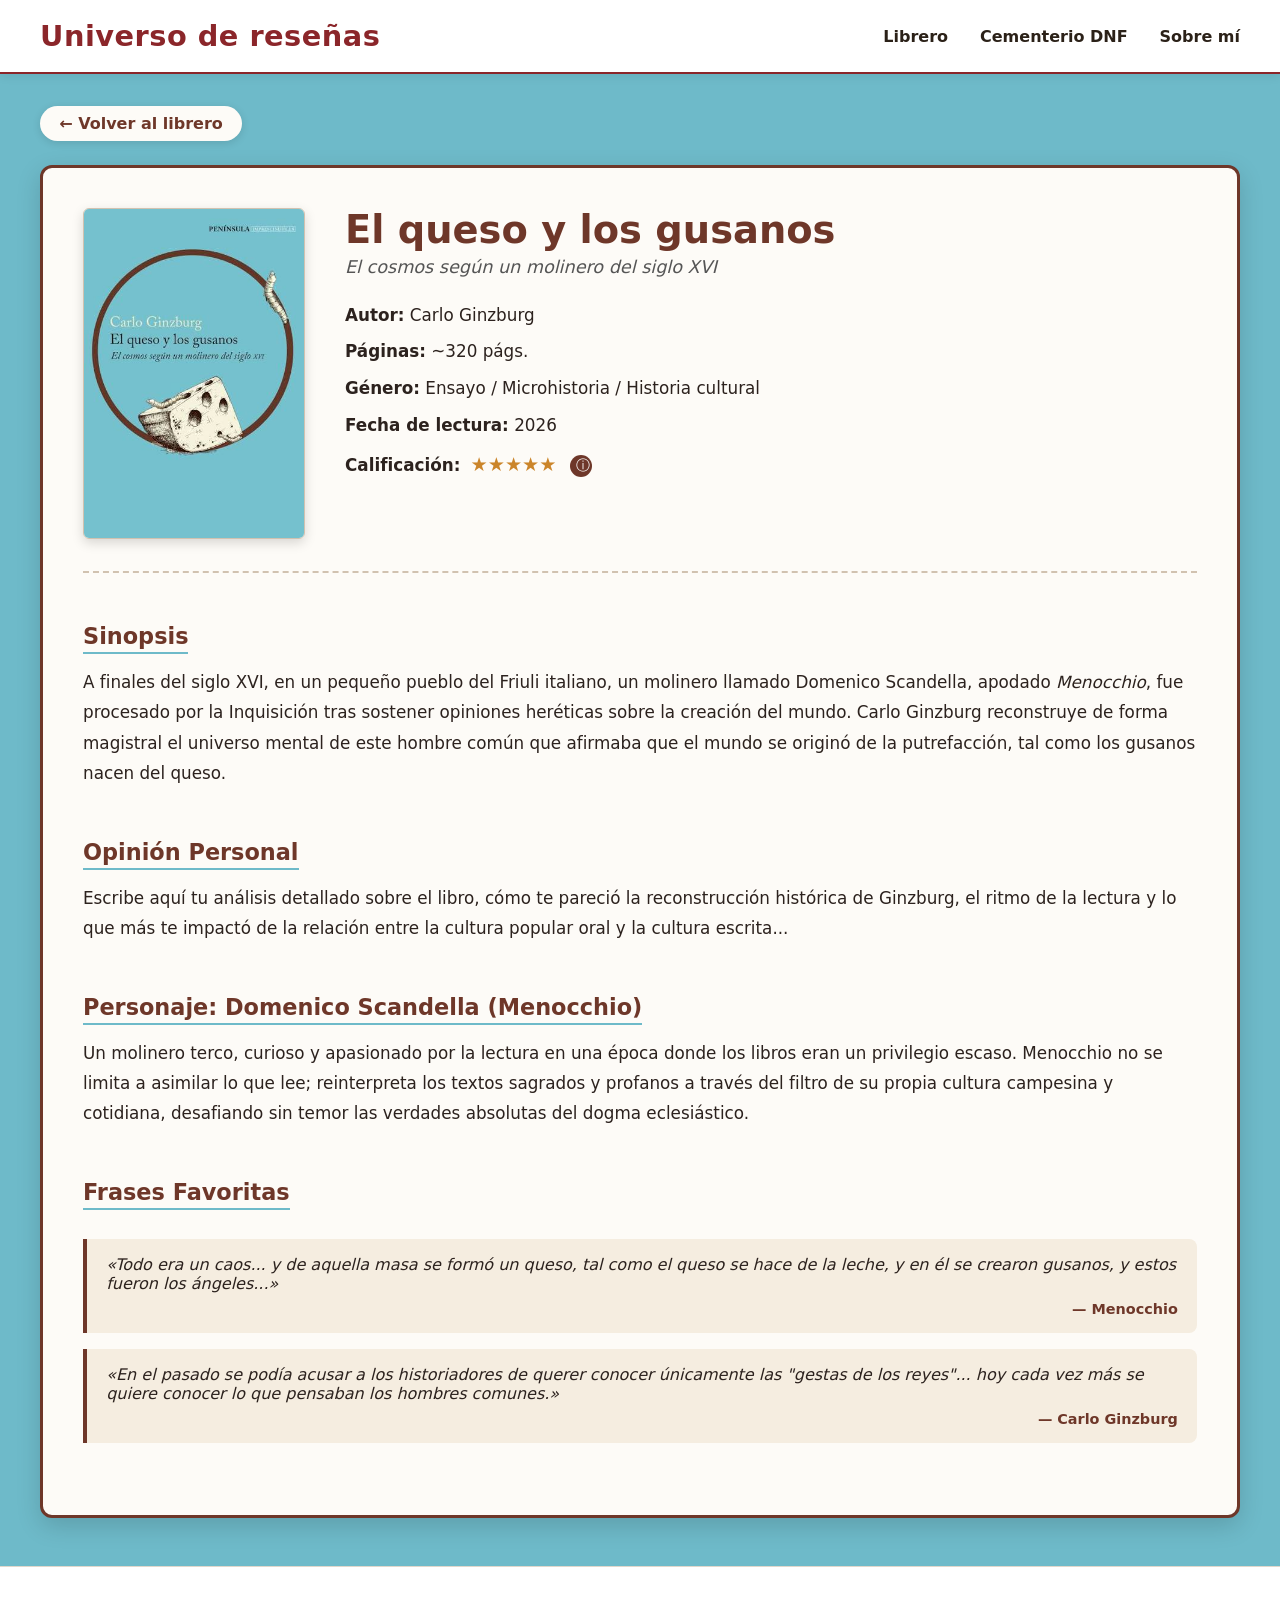
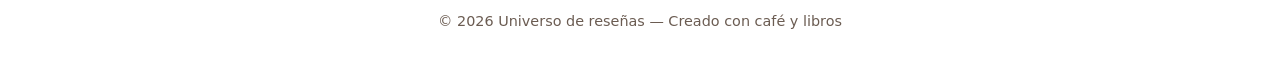
==== reseñas/el-queso-y-los-gusanos.html @ 070cfc71 "Paginas de reseña y primera reseña" ====
<!DOCTYPE html>
<html lang="es">
<head>
  <meta charset="UTF-8">
  <meta name="viewport" content="width=device-width, initial-scale=1.0">
  <title>Reseña: El queso y los gusanos - Universo de reseñas</title>
  
  <!-- Estilo general del sitio -->
  <link rel="stylesheet" href="../style.css">
  
  <!-- Estilo exclusivo de esta reseña -->
  <link rel="stylesheet" href="../estilos/style-el-queso.css">
</head>
<body>

  <!-- Header Fijo Nivel Superior -->
  <header>
    <a href="../index.html" class="logo">Universo de reseñas</a>
    <nav>
      <ul>
        <li><a href="../index.html#librero">Librero</a></li>
        <li><a href="../index.html#cementerio">Cementerio DNF</a></li>
        <li><a href="../index.html#sobre-mi">Sobre mí</a></li>
      </ul>
    </nav>
  </header>

  <main class="review-main-container">
    <a href="../index.html" class="back-link">← Volver al librero</a>

    <article class="review-card">
      
      <!-- Encabezado de la Reseña (Cambiado a <div> para evitar heredar position: fixed) -->
      <div class="review-header">
        <div class="cover-wrapper">
          <img src="../img/el-queso-y-los-gusanos.jpg" alt="Portada El queso y los gusanos" class="review-cover">
        </div>

        <div class="review-meta-data">
          <h1 class="book-title">El queso y los gusanos</h1>
          <p class="book-subtitle">El cosmos según un molinero del siglo XVI</p>
          
          <ul class="meta-list">
            <li><strong>Autor:</strong> Carlo Ginzburg</li>
            <li><strong>Páginas:</strong> ~320 págs.</li>
            <li><strong>Género:</strong> Ensayo / Microhistoria / Historia cultural</li>
            <li><strong>Fecha de lectura:</strong> 2026</li>
            <li class="rating-item">
              <strong>Calificación:</strong> 
              <span class="stars">★★★★★</span>
              <!-- Icono Pop-Up -->
              <button id="openRatingModal" class="info-btn" title="Ver escala de calificación">ⓘ</button>
            </li>
          </ul>
        </div>
      </div>

      <!-- Contenido de la Reseña -->
      <div class="review-content">
        
        <!-- Sinopsis -->
        <section class="review-section">
          <h2>Sinopsis</h2>
          <p>
            A finales del siglo XVI, en un pequeño pueblo del Friuli italiano, un molinero llamado Domenico Scandella, apodado <em>Menocchio</em>, fue procesado por la Inquisición tras sostener opiniones heréticas sobre la creación del mundo. Carlo Ginzburg reconstruye de forma magistral el universo mental de este hombre común que afirmaba que el mundo se originó de la putrefacción, tal como los gusanos nacen del queso.
          </p>
        </section>

        <!-- Opinión Personal -->
        <section class="review-section">
          <h2>Opinión Personal</h2>
          <p>
            Escribe aquí tu análisis detallado sobre el libro, cómo te pareció la reconstrucción histórica de Ginzburg, el ritmo de la lectura y lo que más te impactó de la relación entre la cultura popular oral y la cultura escrita...
          </p>
        </section>

        <!-- Personaje Principal -->
        <section class="review-section character-section">
          <h2>Personaje: Domenico Scandella (Menocchio)</h2>
          <p>
            Un molinero terco, curioso y apasionado por la lectura en una época donde los libros eran un privilegio escaso. Menocchio no se limita a asimilar lo que lee; reinterpreta los textos sagrados y profanos a través del filtro de su propia cultura campesina y cotidiana, desafiando sin temor las verdades absolutas del dogma eclesiástico.
          </p>
        </section>

        <!-- Frases Favoritas -->
        <section class="review-section quotes-section">
          <h2>Frases Favoritas</h2>
          <blockquote class="quote-box">
            «Todo era un caos... y de aquella masa se formó un queso, tal como el queso se hace de la leche, y en él se crearon gusanos, y estos fueron los ángeles...»
            <cite>— Menocchio</cite>
          </blockquote>

          <blockquote class="quote-box">
            «En el pasado se podía acusar a los historiadores de querer conocer únicamente las "gestas de los reyes"... hoy cada vez más se quiere conocer lo que pensaban los hombres comunes.»
            <cite>— Carlo Ginzburg</cite>
          </blockquote>
        </section>

      </div>
    </article>
  </main>

  <!-- Modal / Pop-Up de Calificación -->
  <div id="ratingModal" class="modal-overlay">
    <div class="modal-content">
      <span id="closeRatingModal" class="modal-close">&times;</span>
      <h3>Escala de Calificación 📖</h3>
      <ul class="rating-scale">
        <li><strong>★☆☆☆☆ (1/5):</strong> Malo / No lo recomiendo / DNF.</li>
        <li><strong>★★☆☆☆ (2/5):</strong> Regular, tenía potencial pero falló en la ejecución.</li>
        <li><strong>★★★☆☆ (3/5):</strong> Bueno, una lectura entretenida que cumple.</li>
        <li><strong>★★★★☆ (4/5):</strong> Muy bueno, lectura memorable y recomendable.</li>
        <li><strong>★★★★★ (5/5):</strong> Increíble / Obra maestra / Favorito personal.</li>
      </ul>
    </div>
  </div>

  <footer>
    <p>© 2026 Universo de reseñas — Creado con café y libros</p>
  </footer>

  <!-- Script para el modal de calificación -->
  <script>
    const modal = document.getElementById('ratingModal');
    const openBtn = document.getElementById('openRatingModal');
    const closeBtn = document.getElementById('closeRatingModal');

    openBtn.onclick = () => modal.style.display = 'flex';
    closeBtn.onclick = () => modal.style.display = 'none';
    window.onclick = (e) => { if (e.target === modal) modal.style.display = 'none'; };
  </script>
</body>
</html>
---- style.css ----
:root {
  --bg-cream: #fbf8f3;
  --card-bg: #ffffff;
  --accent-red: #8b262a;
  
  /* Paleta de madera clara, cálida y acogedora */
  --wood-dark: #6e4730;     /* Fondo interno de la repisa */
  --wood-medium: #8c5a3c;   /* Cuerpo de la repisa de madera */
  --wood-light: #a8724d;    /* Borde superior y brillo de la madera */
  
  --text-main: #2b2118;
  --text-muted: #6b5c52;
  --border-color: #e0d7cb;
}

html {
  scroll-behavior: smooth;
}

body {
  font-family: 'Georgia', serif;
  background-color: var(--bg-cream);
  color: var(--text-main);
  margin: 0;
  padding: 0;
}

/* Header Fijo / Sticky */
header {
  background: var(--card-bg);
  border-bottom: 2px solid var(--accent-red);
  padding: 1.2rem 2.5rem;
  display: flex;
  justify-content: space-between;
  align-items: center;
  position: sticky;
  top: 0;
  z-index: 1000;
  box-shadow: 0 2px 10px rgba(0, 0, 0, 0.08);
}

.logo {
  font-size: 1.8rem;
  font-weight: bold;
  color: var(--accent-red);
  text-decoration: none;
  letter-spacing: 0.5px;
}

nav ul {
  list-style: none;
  display: flex;
  gap: 2rem;
  margin: 0;
  padding: 0;
}

nav a {
  text-decoration: none;
  color: var(--text-main);
  font-weight: bold;
  font-size: 1rem;
  transition: color 0.2s ease;
}

nav a:hover {
  color: var(--accent-red);
}

/* Buscador Principal Ampliado */
.search-container {
  max-width: 800px;
  margin: 1.5rem auto 1rem auto;
  padding: 0 1rem;
}

.search-input {
  width: 100%;
  padding: 0.8rem 1.2rem;
  border: 2px solid var(--accent-red);
  border-radius: 25px;
  background: var(--card-bg);
  font-family: inherit;
  font-size: 1rem;
  outline: none;
  box-sizing: border-box;
}

/* Contenedor Principal Ampliado */
main {
  max-width: 1400px;
  width: 95%;
  margin: 0 auto;
  padding: 0 1rem 4rem 1rem;
}

.section-title {
  color: var(--accent-red);
  border-bottom: 2px dashed var(--wood-medium);
  padding-bottom: 0.4rem;
  margin-top: 1.5rem;
}

/* Estructura del Librero */
.bookcase {
  background: var(--wood-dark);
  padding: 2.5rem 2rem 0 2rem;
  border-radius: 8px 8px 0 0;
  box-shadow: inset 0 10px 20px rgba(0, 0, 0, 0.35);
  border: 4px solid var(--wood-dark);
}

.shelf {
  display: flex;
  flex-wrap: nowrap;
  gap: 1.2rem;
  align-items: flex-end;
  justify-content: space-evenly;
  min-height: 220px;
  overflow-x: auto;
  padding-bottom: 2px;
}

/* Repisa de Madera */
.shelf-wood {
  height: 22px;
  background: linear-gradient(to bottom, var(--wood-light), var(--wood-medium));
  margin: 0 -2rem;
  border-top: 3px solid #b87f56;
  border-bottom: 4px solid #4a2e1e;
  box-shadow: 0 8px 12px rgba(0,0,0,0.3);
}

/* Tarjetas e Imágenes de Libros */
.book-item {
  text-decoration: none;
  transition: transform 0.2s ease, box-shadow 0.2s ease;
  margin-bottom: 0;
  flex-shrink: 0;
}

.book-item:hover {
  transform: translateY(-8px) scale(1.03);
}

.book-cover {
  width: 130px;
  height: 195px;
  border-radius: 2px 5px 5px 2px;
  box-shadow: -4px 0 6px rgba(0,0,0,0.25), 4px 4px 10px rgba(0,0,0,0.4);
  overflow: hidden;
  position: relative;
  background: #4a3425;
}

/* Efecto de pliegue / lomo de libro real */
.book-cover::before {
  content: "";
  position: absolute;
  top: 0;
  left: 0;
  width: 7px;
  height: 100%;
  background: rgba(255, 255, 255, 0.2);
  border-right: 1px solid rgba(0, 0, 0, 0.3);
  z-index: 2;
}

.cover-img {
  width: 100%;
  height: 100%;
  object-fit: cover;
  display: block;
}

/* Cementerio DNF (Tono nocturno/deslucido) */
.dnf-case { 
  background: #362c26; 
}

.dnf-wood { 
  background: linear-gradient(to bottom, #594436, #3b2b20); 
}

/* Sección Sobre Mí */
.about-section {
  margin-top: 2.5rem;
}

.about-container {
  display: grid;
  grid-template-columns: 2fr 1fr;
  gap: 2rem;
  background: var(--card-bg);
  padding: 1.8rem 2rem;
  border-radius: 8px;
  border: 1px solid var(--border-color);
  box-shadow: 0 4px 12px rgba(0, 0, 0, 0.04);
}

.about-text p {
  margin-top: 0;
  line-height: 1.7;
  color: var(--text-main);
}

.now-reading-card {
  background: #fbf9f5;
  padding: 1.2rem;
  border-radius: 6px;
  border-left: 4px solid var(--accent-red);
  text-align: center;
  display: flex;
  flex-direction: column;
  justify-content: center;
}

.now-reading-card h3 {
  margin-top: 0;
  font-size: 1.05rem;
  color: var(--accent-red);
}

.book-now {
  margin: 0.5rem 0 0.2rem 0;
  font-size: 1.1rem;
}

.author-now {
  margin: 0;
  color: var(--text-muted);
  font-style: italic;
  font-size: 0.95rem;
}

/* Footer */
footer {
  text-align: center;
  padding: 2rem 1rem;
  background: var(--card-bg);
  border-top: 1px solid var(--border-color);
  color: var(--text-muted);
  font-size: 0.9rem;
  margin-top: 2rem;
}

/* Botón Flotante Volver Arriba */
.back-to-top {
  position: fixed;
  bottom: 2rem;
  right: 2rem;
  background: var(--accent-red);
  color: white;
  width: 45px;
  height: 45px;
  border-radius: 50%;
  display: flex;
  align-items: center;
  justify-content: center;
  text-decoration: none;
  font-size: 1.3rem;
  box-shadow: 0 4px 10px rgba(0, 0, 0, 0.25);
  transition: transform 0.2s ease, background-color 0.2s ease;
  z-index: 999;
}

.back-to-top:hover {
  transform: translateY(-3px);
  background: var(--wood-dark);
}

/* Responsive */
@media (max-width: 768px) {
  header {
    flex-direction: column;
    gap: 1rem;
    padding: 1rem;
  }

  .about-container {
    grid-template-columns: 1fr;
  }
}
---- estilos/style-el-queso.css ----
/* ==========================================================================
   ESTILO PARA LA RESEÑA: EL QUESO Y LOS GUSANOS
   Paleta inspirada en la edición de Península:
   - Fondo turquesa/teal pastel: #6ebac9
   - Círculo y acentos marrón castaño: #6e3729
   - Cajas y fondo de tarjeta crema suave: #fdfbf7 / #f5ede0
   ========================================================================== */

body {
  background-color: #6ebac9;
  color: #2c221e;
  font-family: system-ui, -apple-system, BlinkMacSystemFont, 'Segoe UI', Roboto, Oxygen, Ubuntu, Cantarell, sans-serif;
  margin: 0;
  padding: 0;
}

/* Contenedor principal: Ampliado a los lados y equilibrado arriba */
.review-main-container {
  max-width: 1200px; /* Ancho ampliado para reducir espacio azul lateral */
  width: 95%;        /* Ocupa casi todo el ancho disponible */
  margin: 2rem auto 3rem auto; /* Distancia superior e inferior equilibrada */
  padding: 0;
  position: relative;
}

/* Enlace Volver al Librero */
.back-link {
  display: inline-block;
  color: #6e3729;
  background: #fdfbf7;
  padding: 0.5rem 1.2rem;
  border-radius: 20px;
  font-weight: bold;
  text-decoration: none;
  margin-bottom: 1.5rem;
  box-shadow: 0 2px 8px rgba(0,0,0,0.12);
  transition: transform 0.2s ease, background-color 0.2s ease;
}

.back-link:hover {
  transform: translateX(-4px);
  background: #f5ede0;
}

/* Tarjeta Principal de la Reseña */
.review-card {
  background: #fdfbf7;
  border-radius: 12px;
  padding: 2.5rem;
  box-shadow: 0 8px 24px rgba(0, 0, 0, 0.15);
  border: 3px solid #6e3729;
  box-sizing: border-box;
  width: 100%;
  position: relative;
}

/* Encabezado de la tarjeta: Portada + Metadatos */
.review-header {
  display: flex;
  gap: 2.5rem;
  align-items: flex-start;
  border-bottom: 2px dashed #d1c2b0;
  padding-bottom: 2rem;
  width: 100%;
  box-sizing: border-box;
}

.cover-wrapper {
  flex-shrink: 0;
  position: relative;
}

/* Portada alineada con sombra limpia */
.review-cover {
  width: 220px;
  border-radius: 6px;
  box-shadow: 0 4px 12px rgba(0, 0, 0, 0.15);
  border: 1px solid #d1c2b0;
  display: block;
}

.review-meta-data {
  flex: 1;
  min-width: 260px;
}

.book-title {
  color: #6e3729;
  font-size: 2.4rem;
  margin: 0 0 0.3rem 0;
  line-height: 1.15;
}

.book-subtitle {
  color: #555;
  font-style: italic;
  font-size: 1.1rem;
  margin: 0 0 1.2rem 0;
}

.meta-list {
  list-style: none;
  padding: 0;
  margin: 0;
  line-height: 2.2;
  font-size: 1.05rem;
}

.stars {
  color: #cb852a;
  font-size: 1.2rem;
  margin-left: 0.3rem;
}

/* Botón e icono del Pop-up (ⓘ) */
.info-btn {
  background: #6e3729;
  color: #ffffff;
  border: none;
  border-radius: 50%;
  width: 22px;
  height: 22px;
  font-size: 0.85rem;
  cursor: pointer;
  margin-left: 8px;
  vertical-align: middle;
  transition: transform 0.2s ease, background-color 0.2s ease;
}

.info-btn:hover {
  transform: scale(1.15);
  background: #52271c;
}

/* Secciones de Contenido */
.review-content {
  margin-top: 2rem;
}

.review-section {
  margin-bottom: 2rem;
}

.review-section h2 {
  color: #6e3729;
  font-size: 1.4rem;
  border-bottom: 2px solid #6ebac9;
  display: inline-block;
  padding-bottom: 0.2rem;
  margin-bottom: 0.8rem;
}

.review-section p {
  line-height: 1.8;
  font-size: 1.05rem;
  margin: 0;
}

/* Cajas para las Frases / Citas */
.quote-box {
  background: #f5ede0;
  border-left: 4px solid #6e3729;
  margin: 1rem 0;
  padding: 1rem 1.2rem;
  font-style: italic;
  border-radius: 0 8px 8px 0;
}

.quote-box cite {
  display: block;
  text-align: right;
  font-style: normal;
  font-weight: bold;
  font-size: 0.9rem;
  color: #6e3729;
  margin-top: 0.5rem;
}

/* Modal / Pop-Up de Calificación */
.modal-overlay {
  display: none;
  position: fixed;
  top: 0;
  left: 0;
  width: 100%;
  height: 100%;
  background: rgba(0, 0, 0, 0.55);
  justify-content: center;
  align-items: center;
  z-index: 3000;
}

.modal-content {
  background: #fdfbf7;
  padding: 2rem;
  border-radius: 10px;
  max-width: 450px;
  width: 90%;
  position: relative;
  border: 2px solid #6e3729;
  box-shadow: 0 10px 25px rgba(0,0,0,0.3);
}

.modal-close {
  position: absolute;
  top: 10px;
  right: 15px;
  font-size: 1.6rem;
  font-weight: bold;
  color: #6e3729;
  cursor: pointer;
}

.modal-content h3 {
  margin-top: 0;
  color: #6e3729;
  border-bottom: 1px dashed #d1c2b0;
  padding-bottom: 0.5rem;
}

.rating-scale {
  list-style: none;
  padding: 0;
  margin: 1rem 0 0 0;
  line-height: 1.8;
  font-size: 0.95rem;
}

/* Adaptación para pantallas pequeñas */
@media (max-width: 768px) {
  .review-main-container {
    width: 92%;
    margin-top: 1.5rem;
  }

  .review-card {
    padding: 1.5rem;
  }

  .review-header {
    flex-direction: column;
    align-items: center;
    text-align: center;
  }
  
  .review-meta-data {
    text-align: left;
    width: 100%;
  }
}
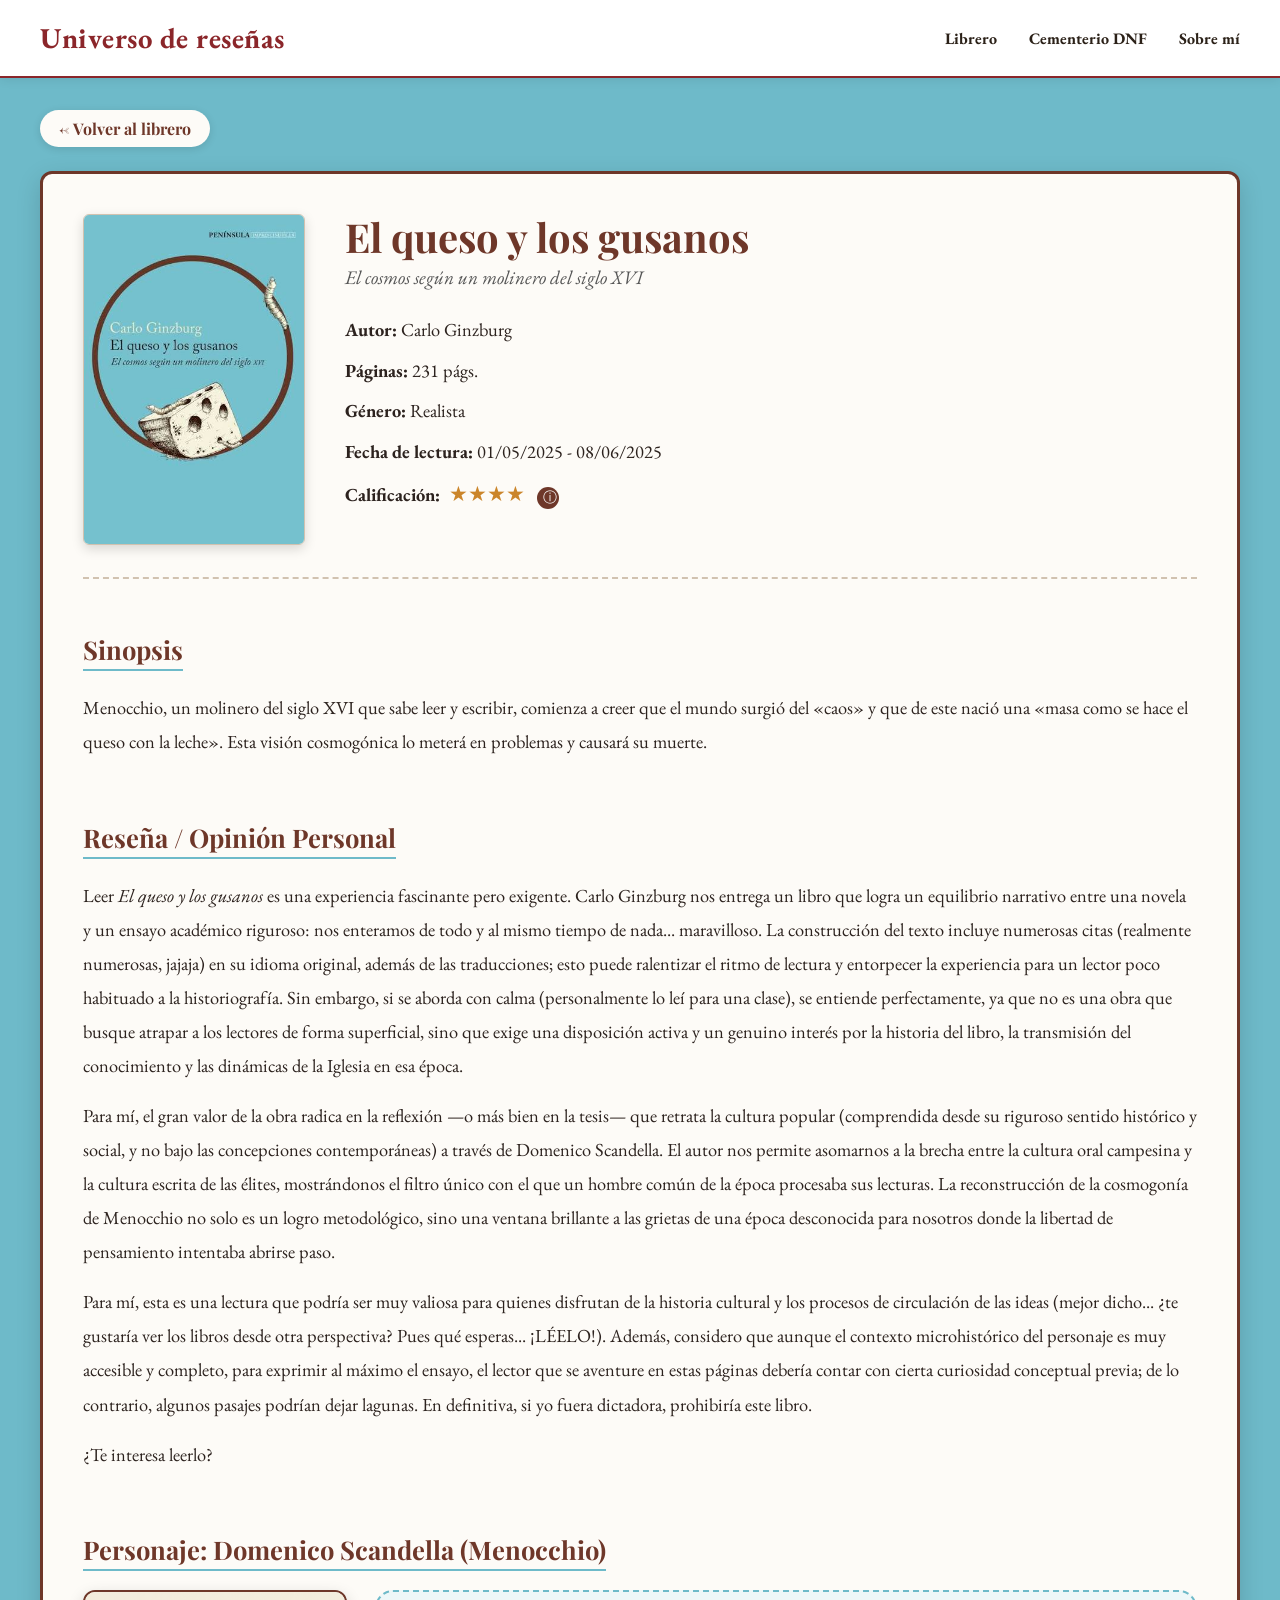
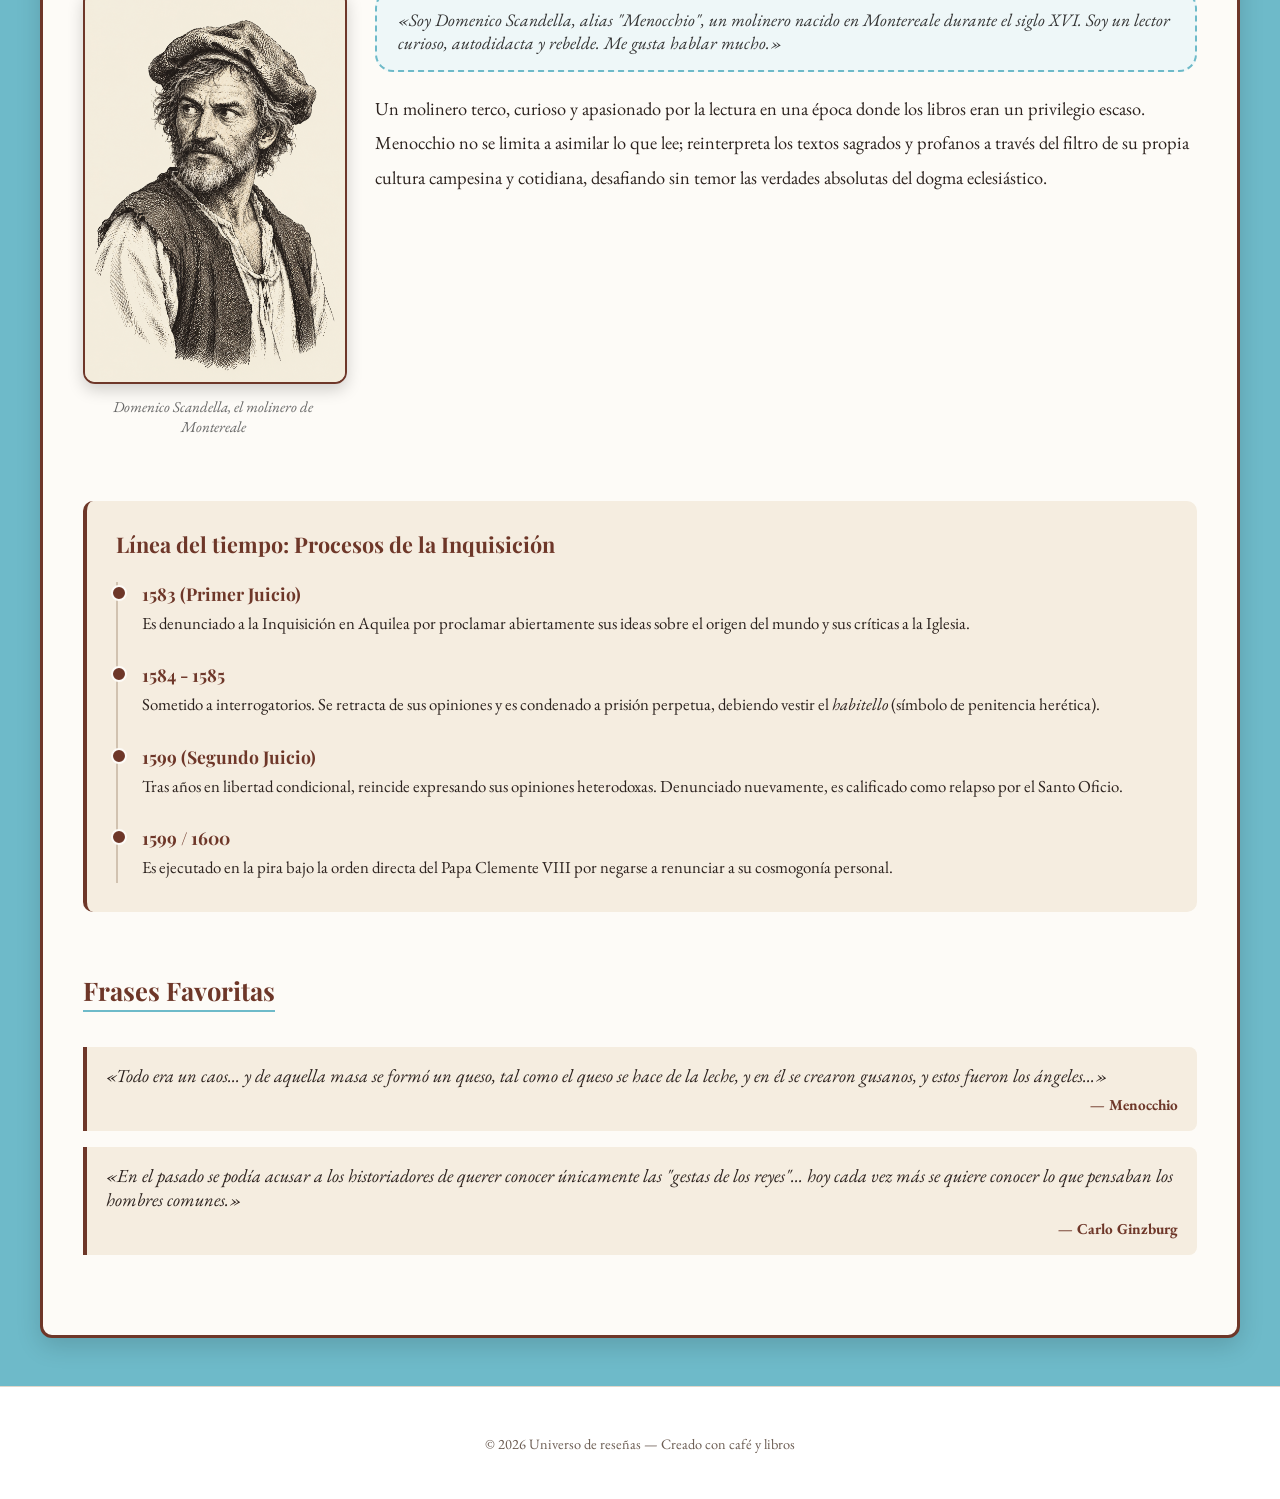
==== commit 9eaf9536: "Reseña el queso y los gusanos" ====
--- a/reseñas/el-queso-y-los-gusanos.html
+++ b/reseñas/el-queso-y-los-gusanos.html
@@ -5,15 +5,16 @@
   <meta name="viewport" content="width=device-width, initial-scale=1.0">
   <title>Reseña: El queso y los gusanos - Universo de reseñas</title>
   
-  <!-- Estilo general del sitio -->
+  <!-- Tipografías de edición clásica (Google Fonts) -->
+  <link rel="preconnect" href="https://fonts.googleapis.com">
+  <link rel="preconnect" href="https://fonts.gstatic.com" crossorigin>
+  <link href="https://fonts.googleapis.com/css2?family=EB+Garamond:ital,wght@0,400..700;1,400..700&family=Playfair+Display:ital,wght@0,600..800;1,600..800&display=swap" rel="stylesheet">
+
   <link rel="stylesheet" href="../style.css">
-  
-  <!-- Estilo exclusivo de esta reseña -->
   <link rel="stylesheet" href="../estilos/style-el-queso.css">
 </head>
 <body>
 
-  <!-- Header Fijo Nivel Superior -->
   <header>
     <a href="../index.html" class="logo">Universo de reseñas</a>
     <nav>
@@ -30,7 +31,6 @@
 
     <article class="review-card">
       
-      <!-- Encabezado de la Reseña (Cambiado a <div> para evitar heredar position: fixed) -->
       <div class="review-header">
         <div class="cover-wrapper">
           <img src="../img/el-queso-y-los-gusanos.jpg" alt="Portada El queso y los gusanos" class="review-cover">
@@ -42,47 +42,105 @@
           
           <ul class="meta-list">
             <li><strong>Autor:</strong> Carlo Ginzburg</li>
-            <li><strong>Páginas:</strong> ~320 págs.</li>
-            <li><strong>Género:</strong> Ensayo / Microhistoria / Historia cultural</li>
-            <li><strong>Fecha de lectura:</strong> 2026</li>
+            <li><strong>Páginas:</strong> 231 págs.</li>
+            <li><strong>Género:</strong> Realista</li>
+            <li><strong>Fecha de lectura:</strong> 01/05/2025 - 08/06/2025</li>
             <li class="rating-item">
               <strong>Calificación:</strong> 
-              <span class="stars">★★★★★</span>
-              <!-- Icono Pop-Up -->
+              <span class="stars">★★★★</span>
               <button id="openRatingModal" class="info-btn" title="Ver escala de calificación">ⓘ</button>
             </li>
           </ul>
         </div>
       </div>
 
-      <!-- Contenido de la Reseña -->
       <div class="review-content">
         
-        <!-- Sinopsis -->
         <section class="review-section">
           <h2>Sinopsis</h2>
           <p>
-            A finales del siglo XVI, en un pequeño pueblo del Friuli italiano, un molinero llamado Domenico Scandella, apodado <em>Menocchio</em>, fue procesado por la Inquisición tras sostener opiniones heréticas sobre la creación del mundo. Carlo Ginzburg reconstruye de forma magistral el universo mental de este hombre común que afirmaba que el mundo se originó de la putrefacción, tal como los gusanos nacen del queso.
+            Menocchio, un molinero del siglo XVI que sabe leer y escribir, comienza a creer que el mundo surgió del «caos» y que de este nació una «masa como se hace el queso con la leche». Esta visión cosmogónica lo meterá en problemas y causará su muerte.
           </p>
         </section>
 
-        <!-- Opinión Personal -->
         <section class="review-section">
-          <h2>Opinión Personal</h2>
+          <h2>Reseña / Opinión Personal</h2>
           <p>
-            Escribe aquí tu análisis detallado sobre el libro, cómo te pareció la reconstrucción histórica de Ginzburg, el ritmo de la lectura y lo que más te impactó de la relación entre la cultura popular oral y la cultura escrita...
+            Leer <em>El queso y los gusanos</em> es una experiencia fascinante pero exigente. Carlo Ginzburg nos entrega un libro que logra un equilibrio narrativo entre una novela y un ensayo académico riguroso: nos enteramos de todo y al mismo tiempo de nada... maravilloso. La construcción del texto incluye numerosas citas (realmente numerosas, jajaja) en su idioma original, además de las traducciones; esto puede ralentizar el ritmo de lectura y entorpecer la experiencia para un lector poco habituado a la historiografía. Sin embargo, si se aborda con calma (personalmente lo leí para una clase), se entiende perfectamente, ya que no es una obra que busque atrapar a los lectores de forma superficial, sino que exige una disposición activa y un genuino interés por la historia del libro, la transmisión del conocimiento y las dinámicas de la Iglesia en esa época.
+          </p>
+          <p>
+            Para mí, el gran valor de la obra radica en la reflexión —o más bien en la tesis— que retrata la cultura popular (comprendida desde su riguroso sentido histórico y social, y no bajo las concepciones contemporáneas) a través de Domenico Scandella. El autor nos permite asomarnos a la brecha entre la cultura oral campesina y la cultura escrita de las élites, mostrándonos el filtro único con el que un hombre común de la época procesaba sus lecturas. La reconstrucción de la cosmogonía de Menocchio no solo es un logro metodológico, sino una ventana brillante a las grietas de una época desconocida para nosotros donde la libertad de pensamiento intentaba abrirse paso.
+          </p>
+          <p>
+            Para mí, esta es una lectura que podría ser muy valiosa para quienes disfrutan de la historia cultural y los procesos de circulación de las ideas (mejor dicho... ¿te gustaría ver los libros desde otra perspectiva? Pues qué esperas... ¡LÉELO!). Además, considero que aunque el contexto microhistórico del personaje es muy accesible y completo, para exprimir al máximo el ensayo, el lector que se aventure en estas páginas debería contar con cierta curiosidad conceptual previa; de lo contrario, algunos pasajes podrían dejar lagunas. En definitiva, si yo fuera dictadora, prohibiría este libro.
+          </p>
+          <p>
+            ¿Te interesa leerlo?
           </p>
         </section>
 
-        <!-- Personaje Principal -->
+        <!-- Ficha de Personaje con Imagen Flotante y Línea del Tiempo -->
         <section class="review-section character-section">
           <h2>Personaje: Domenico Scandella (Menocchio)</h2>
-          <p>
-            Un molinero terco, curioso y apasionado por la lectura en una época donde los libros eran un privilegio escaso. Menocchio no se limita a asimilar lo que lee; reinterpreta los textos sagrados y profanos a través del filtro de su propia cultura campesina y cotidiana, desafiando sin temor las verdades absolutas del dogma eclesiástico.
-          </p>
+          
+          <div class="character-profile clearfix">
+            <!-- Imagen de Menocchio -->
+            <div class="character-portrait-wrapper">
+              <img src="../img/menocchio.jpg" alt="Ilustración de Menocchio" class="character-portrait">
+              <span class="portrait-caption">Domenico Scandella, el molinero de Montereale</span>
+            </div>
+
+            <!-- Contenedor del texto del personaje -->
+            <div class="character-bio">
+              <blockquote class="thought-bubble">
+                «Soy Domenico Scandella, alias "Menocchio", un molinero nacido en Montereale durante el siglo XVI. Soy un lector curioso, autodidacta y rebelde. Me gusta hablar mucho.»
+              </blockquote>
+
+              <p>
+                Un molinero terco, curioso y apasionado por la lectura en una época donde los libros eran un privilegio escaso. Menocchio no se limita a asimilar lo que lee; reinterpreta los textos sagrados y profanos a través del filtro de su propia cultura campesina y cotidiana, desafiando sin temor las verdades absolutas del dogma eclesiástico.
+              </p>
+            </div>
+          </div>
+
+          <!-- Línea del tiempo de los juicios -->
+          <div class="timeline-container">
+            <h3>Línea del tiempo: Procesos de la Inquisición</h3>
+            <div class="timeline">
+              <div class="timeline-item">
+                <div class="timeline-dot"></div>
+                <div class="timeline-content">
+                  <span class="timeline-date">1583 (Primer Juicio)</span>
+                  <p>Es denunciado a la Inquisición en Aquilea por proclamar abiertamente sus ideas sobre el origen del mundo y sus críticas a la Iglesia.</p>
+                </div>
+              </div>
+
+              <div class="timeline-item">
+                <div class="timeline-dot"></div>
+                <div class="timeline-content">
+                  <span class="timeline-date">1584 - 1585</span>
+                  <p>Sometido a interrogatorios. Se retracta de sus opiniones y es condenado a prisión perpetua, debiendo vestir el <em>habitello</em> (símbolo de penitencia herética).</p>
+                </div>
+              </div>
+
+              <div class="timeline-item">
+                <div class="timeline-dot"></div>
+                <div class="timeline-content">
+                  <span class="timeline-date">1599 (Segundo Juicio)</span>
+                  <p>Tras años en libertad condicional, reincide expresando sus opiniones heterodoxas. Denunciado nuevamente, es calificado como relapso por el Santo Oficio.</p>
+                </div>
+              </div>
+
+              <div class="timeline-item">
+                <div class="timeline-dot"></div>
+                <div class="timeline-content">
+                  <span class="timeline-date">1599 / 1600</span>
+                  <p>Es ejecutado en la pira bajo la orden directa del Papa Clemente VIII por negarse a renunciar a su cosmogonía personal.</p>
+                </div>
+              </div>
+            </div>
+          </div>
         </section>
 
-        <!-- Frases Favoritas -->
         <section class="review-section quotes-section">
           <h2>Frases Favoritas</h2>
           <blockquote class="quote-box">
@@ -100,7 +158,6 @@
     </article>
   </main>
 
-  <!-- Modal / Pop-Up de Calificación -->
   <div id="ratingModal" class="modal-overlay">
     <div class="modal-content">
       <span id="closeRatingModal" class="modal-close">&times;</span>
@@ -119,7 +176,6 @@
     <p>© 2026 Universo de reseñas — Creado con café y libros</p>
   </footer>
 
-  <!-- Script para el modal de calificación -->
   <script>
     const modal = document.getElementById('ratingModal');
     const openBtn = document.getElementById('openRatingModal');
--- a/estilos/style-el-queso.css
+++ b/estilos/style-el-queso.css
@@ -1,29 +1,28 @@
 /* ==========================================================================
    ESTILO PARA LA RESEÑA: EL QUESO Y LOS GUSANOS
-   Paleta inspirada en la edición de Península:
-   - Fondo turquesa/teal pastel: #6ebac9
-   - Círculo y acentos marrón castaño: #6e3729
-   - Cajas y fondo de tarjeta crema suave: #fdfbf7 / #f5ede0
+   Tipografías: 'Playfair Display' (Titulares) & 'EB Garamond' (Cuerpo)
    ========================================================================== */
 
 body {
   background-color: #6ebac9;
   color: #2c221e;
-  font-family: system-ui, -apple-system, BlinkMacSystemFont, 'Segoe UI', Roboto, Oxygen, Ubuntu, Cantarell, sans-serif;
+  font-family: 'EB Garamond', Georgia, serif; /* Tipografía editorial tipo libro */
   margin: 0;
   padding: 0;
 }
 
-/* Contenedor principal: Ampliado a los lados y equilibrado arriba */
+h1, h2, h3, .book-title, .back-link {
+  font-family: 'Playfair Display', Times, serif;
+}
+
 .review-main-container {
-  max-width: 1200px; /* Ancho ampliado para reducir espacio azul lateral */
-  width: 95%;        /* Ocupa casi todo el ancho disponible */
-  margin: 2rem auto 3rem auto; /* Distancia superior e inferior equilibrada */
+  max-width: 1200px;
+  width: 95%;
+  margin: 2rem auto 3rem auto;
   padding: 0;
   position: relative;
 }
 
-/* Enlace Volver al Librero */
 .back-link {
   display: inline-block;
   color: #6e3729;
@@ -42,7 +41,6 @@
   background: #f5ede0;
 }
 
-/* Tarjeta Principal de la Reseña */
 .review-card {
   background: #fdfbf7;
   border-radius: 12px;
@@ -54,7 +52,6 @@
   position: relative;
 }
 
-/* Encabezado de la tarjeta: Portada + Metadatos */
 .review-header {
   display: flex;
   gap: 2.5rem;
@@ -67,10 +64,8 @@
 
 .cover-wrapper {
   flex-shrink: 0;
-  position: relative;
-}
-
-/* Portada alineada con sombra limpia */
+}
+
 .review-cover {
   width: 220px;
   border-radius: 6px;
@@ -86,7 +81,7 @@
 
 .book-title {
   color: #6e3729;
-  font-size: 2.4rem;
+  font-size: 2.5rem;
   margin: 0 0 0.3rem 0;
   line-height: 1.15;
 }
@@ -94,7 +89,7 @@
 .book-subtitle {
   color: #555;
   font-style: italic;
-  font-size: 1.1rem;
+  font-size: 1.2rem;
   margin: 0 0 1.2rem 0;
 }
 
@@ -103,16 +98,15 @@
   padding: 0;
   margin: 0;
   line-height: 2.2;
-  font-size: 1.05rem;
+  font-size: 1.15rem;
 }
 
 .stars {
   color: #cb852a;
-  font-size: 1.2rem;
+  font-size: 1.3rem;
   margin-left: 0.3rem;
 }
 
-/* Botón e icono del Pop-up (ⓘ) */
 .info-btn {
   background: #6e3729;
   color: #ffffff;
@@ -124,39 +118,138 @@
   cursor: pointer;
   margin-left: 8px;
   vertical-align: middle;
-  transition: transform 0.2s ease, background-color 0.2s ease;
-}
-
-.info-btn:hover {
-  transform: scale(1.15);
-  background: #52271c;
-}
-
-/* Secciones de Contenido */
+}
+
+/* Secciones generales */
 .review-content {
   margin-top: 2rem;
 }
 
 .review-section {
-  margin-bottom: 2rem;
+  margin-bottom: 2.5rem;
 }
 
 .review-section h2 {
   color: #6e3729;
-  font-size: 1.4rem;
+  font-size: 1.6rem;
   border-bottom: 2px solid #6ebac9;
   display: inline-block;
   padding-bottom: 0.2rem;
-  margin-bottom: 0.8rem;
+  margin-bottom: 1.2rem;
 }
 
 .review-section p {
-  line-height: 1.8;
+  line-height: 1.85;
+  font-size: 1.15rem;
+  margin: 0 0 1rem 0;
+}
+
+/* --- FICHA DE PERSONAJE & ILUSTRACIÓN FLOTANTE --- */
+.clearfix::after {
+  content: "";
+  clear: both;
+  display: table;
+}
+
+.character-portrait-wrapper {
+  float: left;
+  margin: 0 2rem 1.5rem 0;
+  width: 260px;
+  text-align: center;
+  position: relative;
+  z-index: 1;
+}
+
+.character-portrait {
+  width: 100%;
+  border-radius: 12px;
+  box-shadow: 0 6px 16px rgba(0,0,0,0.18);
+  border: 2px solid #6e3729;
+}
+
+.portrait-caption {
+  display: block;
+  font-size: 0.95rem;
+  font-style: italic;
+  color: #666;
+  margin-top: 0.5rem;
+}
+
+/* Contenedor del texto del personaje para controlar el float */
+.character-bio {
+  overflow: hidden;
+}
+
+/* Bocadillo estilo cita / pensamiento */
+.thought-bubble {
+  background: #eef7f8;
+  border: 2px dashed #6ebac9;
+  border-radius: 18px;
+  padding: 1rem 1.3rem;
+  font-style: italic;
+  color: #333;
+  margin: 0 0 1.2rem 0;
+  position: relative;
+  font-size: 1.1rem;
+}
+
+/* --- LÍNEA DEL TIEMPO --- */
+.timeline-container {
+  margin-top: 2.5rem;
+  background: #f5ede0;
+  padding: 1.8rem;
+  border-radius: 10px;
+  border-left: 4px solid #6e3729;
+}
+
+.timeline-container h3 {
+  color: #6e3729;
+  margin-top: 0;
+  font-size: 1.35rem;
+  margin-bottom: 1.5rem;
+}
+
+.timeline {
+  position: relative;
+  padding-left: 1.5rem;
+  border-left: 2px solid #d1c2b0;
+}
+
+.timeline-item {
+  position: relative;
+  margin-bottom: 1.5rem;
+}
+
+.timeline-item:last-child {
+  margin-bottom: 0;
+}
+
+.timeline-dot {
+  position: absolute;
+  left: -1.95rem;
+  top: 0.2rem;
+  width: 12px;
+  height: 12px;
+  background-color: #6e3729;
+  border-radius: 50%;
+  border: 2px solid #fdfbf7;
+}
+
+.timeline-date {
+  font-weight: bold;
+  color: #6e3729;
+  font-family: 'Playfair Display', serif;
+  font-size: 1.1rem;
+  display: block;
+  margin-bottom: 0.2rem;
+}
+
+.timeline-content p {
+  margin: 0;
   font-size: 1.05rem;
-  margin: 0;
-}
-
-/* Cajas para las Frases / Citas */
+}
+
+/* Citas */
 .quote-box {
   background: #f5ede0;
   border-left: 4px solid #6e3729;
@@ -164,6 +257,7 @@
   padding: 1rem 1.2rem;
   font-style: italic;
   border-radius: 0 8px 8px 0;
+  font-size: 1.15rem;
 }
 
 .quote-box cite {
@@ -171,12 +265,12 @@
   text-align: right;
   font-style: normal;
   font-weight: bold;
-  font-size: 0.9rem;
+  font-size: 0.95rem;
   color: #6e3729;
   margin-top: 0.5rem;
 }
 
-/* Modal / Pop-Up de Calificación */
+/* Modal */
 .modal-overlay {
   display: none;
   position: fixed;
@@ -198,7 +292,6 @@
   width: 90%;
   position: relative;
   border: 2px solid #6e3729;
-  box-shadow: 0 10px 25px rgba(0,0,0,0.3);
 }
 
 .modal-close {
@@ -223,18 +316,15 @@
   padding: 0;
   margin: 1rem 0 0 0;
   line-height: 1.8;
-  font-size: 0.95rem;
-}
-
-/* Adaptación para pantallas pequeñas */
+  font-size: 1rem;
+}
+
 @media (max-width: 768px) {
-  .review-main-container {
-    width: 92%;
-    margin-top: 1.5rem;
-  }
-
-  .review-card {
-    padding: 1.5rem;
+  .character-portrait-wrapper {
+    float: none;
+    margin: 0 auto 1.5rem auto;
+    width: 100%;
+    max-width: 260px;
   }
 
   .review-header {
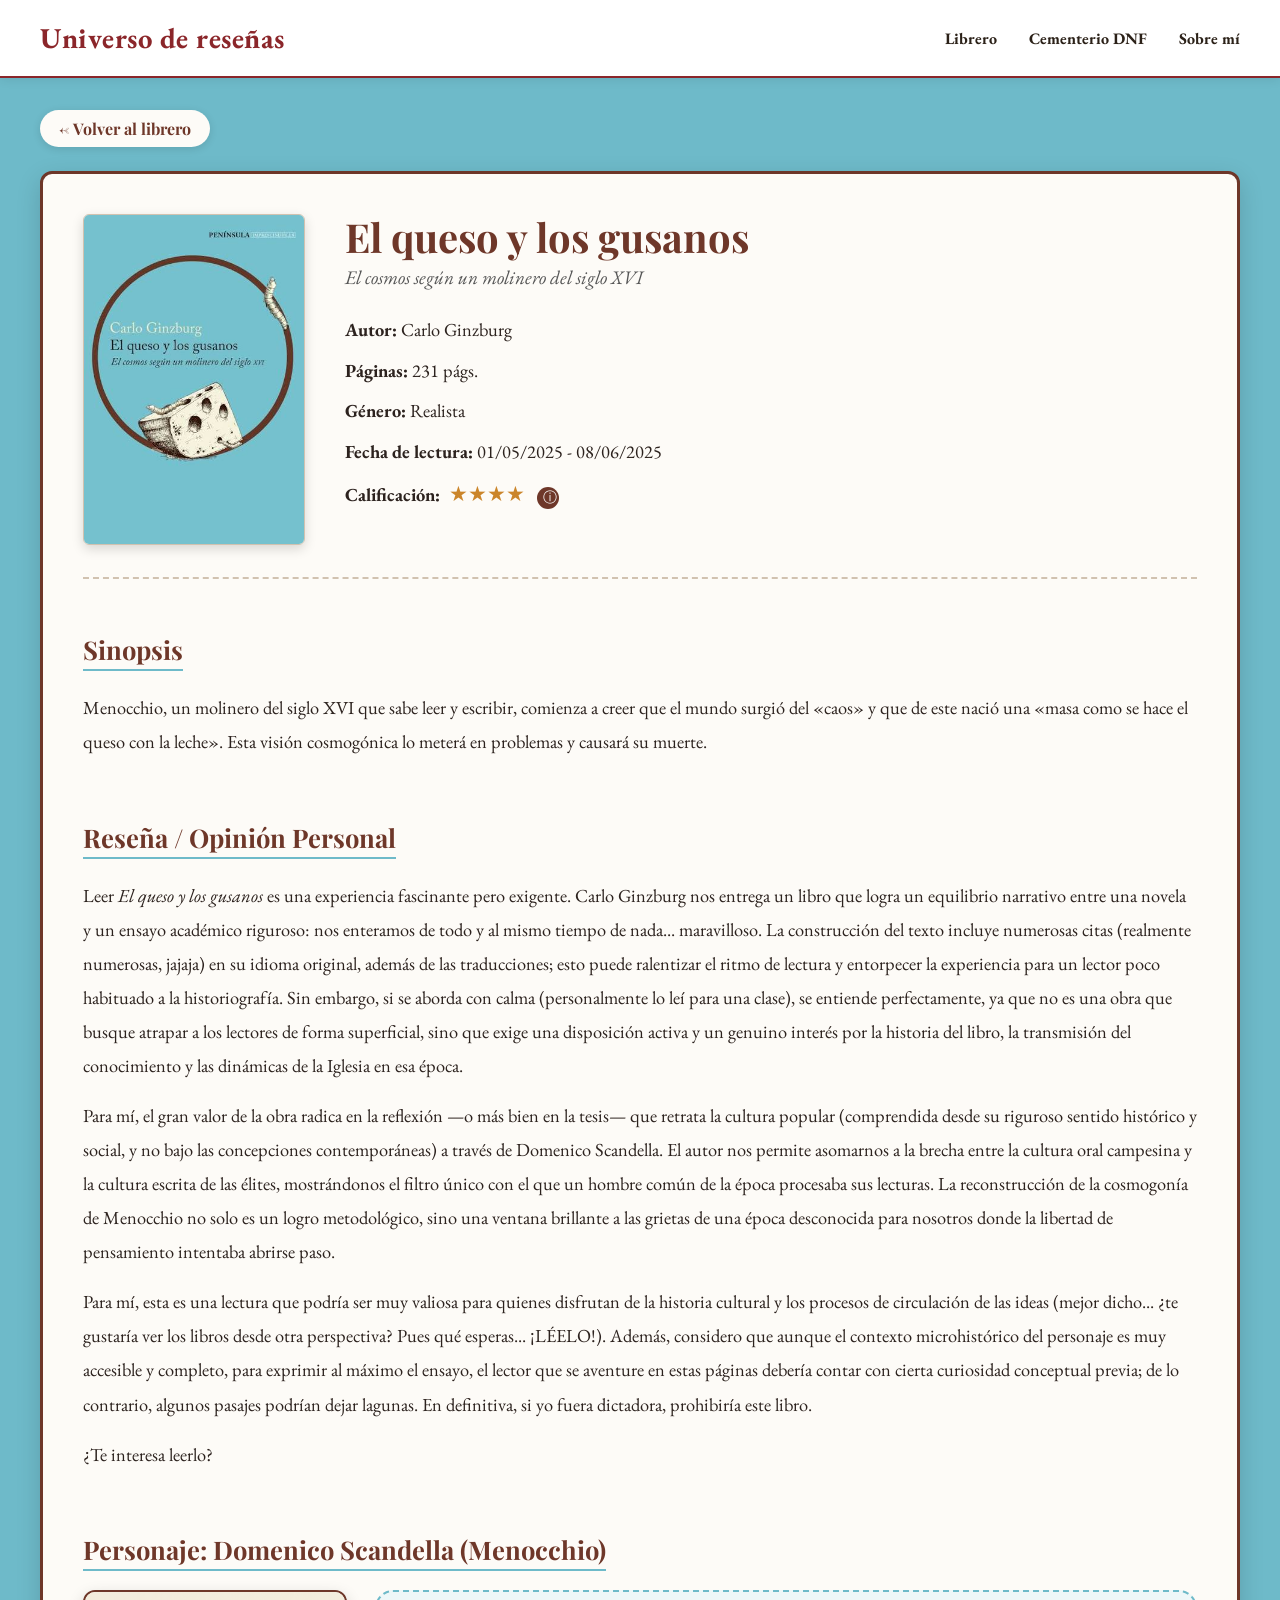
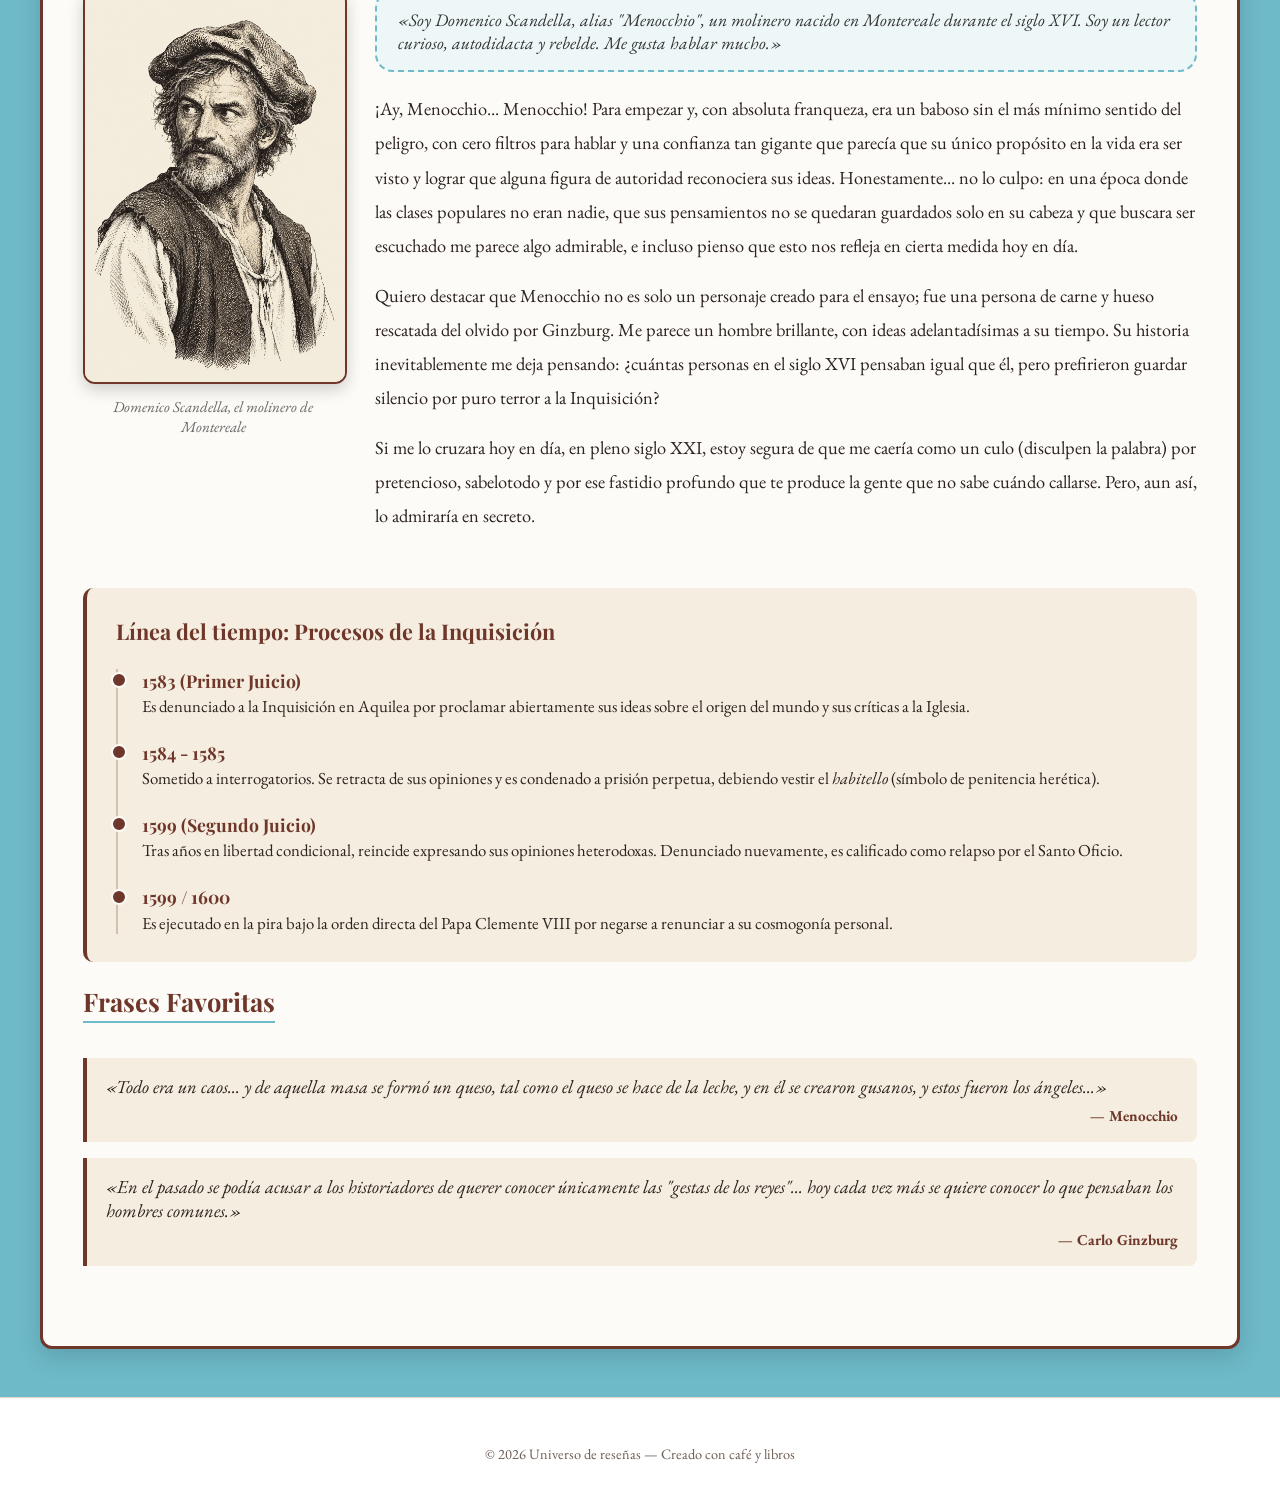
==== commit f76b9ec6: "Queso y los gusanos" ====
--- a/reseñas/el-queso-y-los-gusanos.html
+++ b/reseñas/el-queso-y-los-gusanos.html
@@ -81,26 +81,31 @@
 
         <!-- Ficha de Personaje con Imagen Flotante y Línea del Tiempo -->
         <section class="review-section character-section">
-          <h2>Personaje: Domenico Scandella (Menocchio)</h2>
-          
-          <div class="character-profile clearfix">
-            <!-- Imagen de Menocchio -->
-            <div class="character-portrait-wrapper">
-              <img src="../img/menocchio.jpg" alt="Ilustración de Menocchio" class="character-portrait">
-              <span class="portrait-caption">Domenico Scandella, el molinero de Montereale</span>
-            </div>
+        <h2>Personaje: Domenico Scandella (Menocchio)</h2>
+        
+        <div class="character-profile clearfix">
+          <div class="character-portrait-wrapper">
+            <img src="../img/menocchio.jpg" alt="Ilustración de Menocchio" class="character-portrait">
+            <span class="portrait-caption">Domenico Scandella, el molinero de Montereale</span>
+          </div>
 
-            <!-- Contenedor del texto del personaje -->
-            <div class="character-bio">
-              <blockquote class="thought-bubble">
-                «Soy Domenico Scandella, alias "Menocchio", un molinero nacido en Montereale durante el siglo XVI. Soy un lector curioso, autodidacta y rebelde. Me gusta hablar mucho.»
-              </blockquote>
+          <div class="character-bio">
+            <blockquote class="thought-bubble">
+              «Soy Domenico Scandella, alias "Menocchio", un molinero nacido en Montereale durante el siglo XVI. Soy un lector curioso, autodidacta y rebelde. Me gusta hablar mucho.»
+            </blockquote>
 
-              <p>
-                Un molinero terco, curioso y apasionado por la lectura en una época donde los libros eran un privilegio escaso. Menocchio no se limita a asimilar lo que lee; reinterpreta los textos sagrados y profanos a través del filtro de su propia cultura campesina y cotidiana, desafiando sin temor las verdades absolutas del dogma eclesiástico.
-              </p>
-            </div>
+            <p>
+              ¡Ay, Menocchio... Menocchio! Para empezar y, con absoluta franqueza, era un baboso sin el más mínimo sentido del peligro, con cero filtros para hablar y una confianza tan gigante que parecía que su único propósito en la vida era ser visto y lograr que alguna figura de autoridad reconociera sus ideas. Honestamente... no lo culpo: en una época donde las clases populares no eran nadie, que sus pensamientos no se quedaran guardados solo en su cabeza y que buscara ser escuchado me parece algo admirable, e incluso pienso que esto nos refleja en cierta medida hoy en día.
+            </p>
+            <p>
+              Quiero destacar que Menocchio no es solo un personaje creado para el ensayo; fue una persona de carne y hueso rescatada del olvido por Ginzburg. Me parece un hombre brillante, con ideas adelantadísimas a su tiempo. Su historia inevitablemente me deja pensando: ¿cuántas personas en el siglo XVI pensaban igual que él, pero prefirieron guardar silencio por puro terror a la Inquisición?
+            </p>
+            <p>
+              Si me lo cruzara hoy en día, en pleno siglo XXI, estoy segura de que me caería como un culo (disculpen la palabra) por pretencioso, sabelotodo y por ese fastidio profundo que te produce la gente que no sabe cuándo callarse. Pero, aun así, lo admiraría en secreto.
+            </p>
           </div>
+        </div>
+      </section>
 
           <!-- Línea del tiempo de los juicios -->
           <div class="timeline-container">
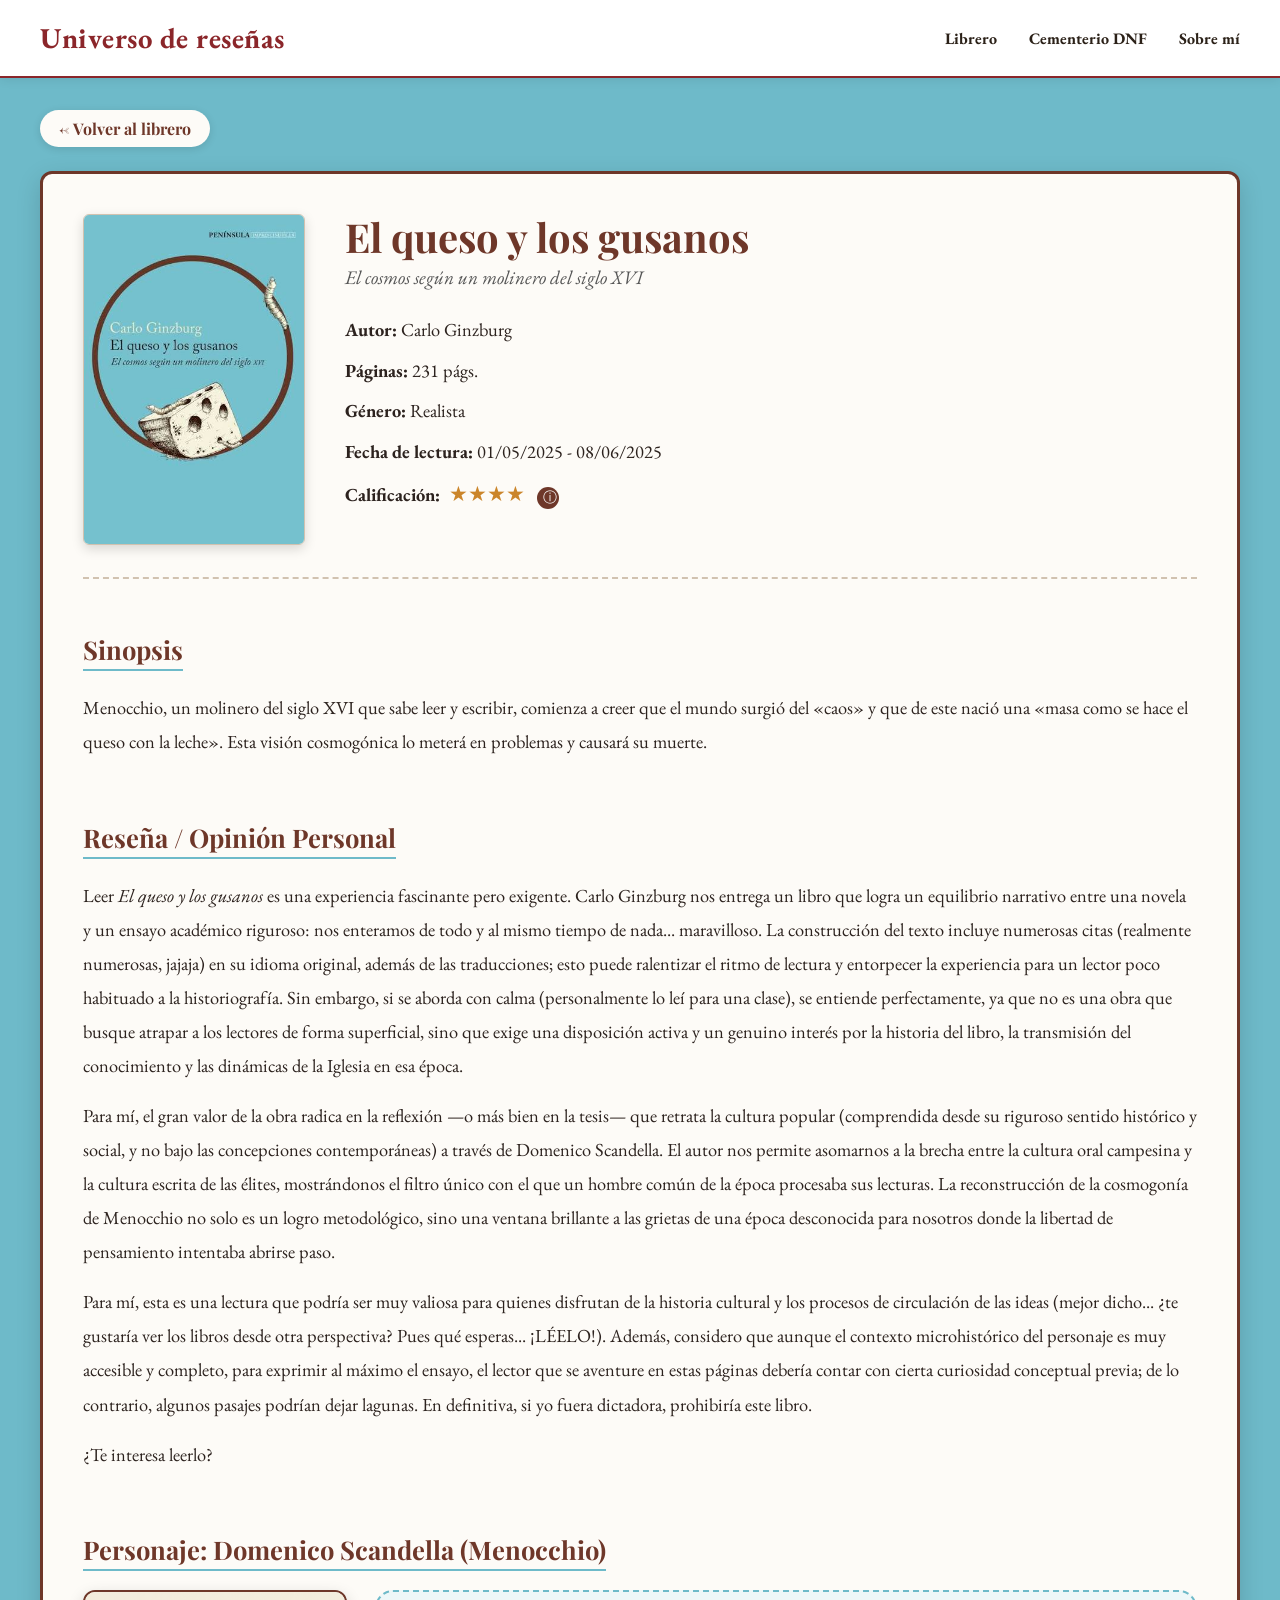
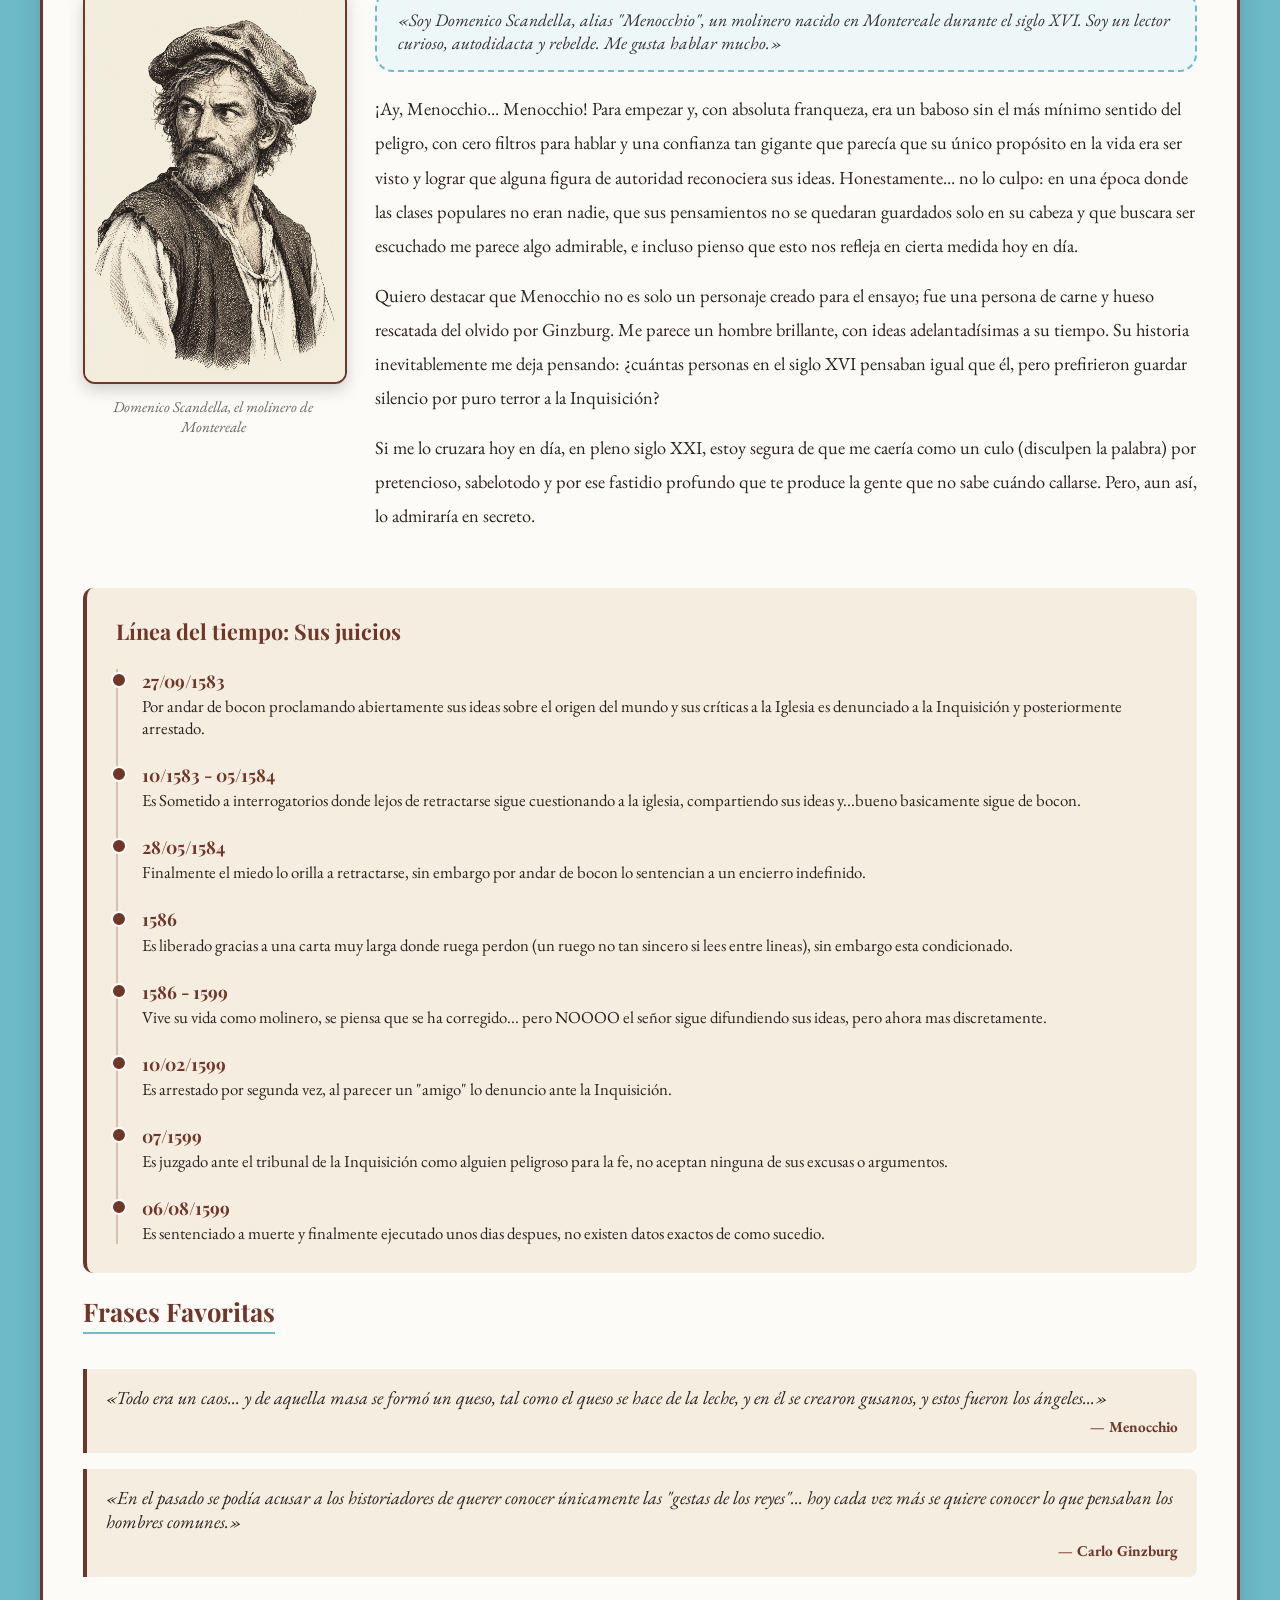
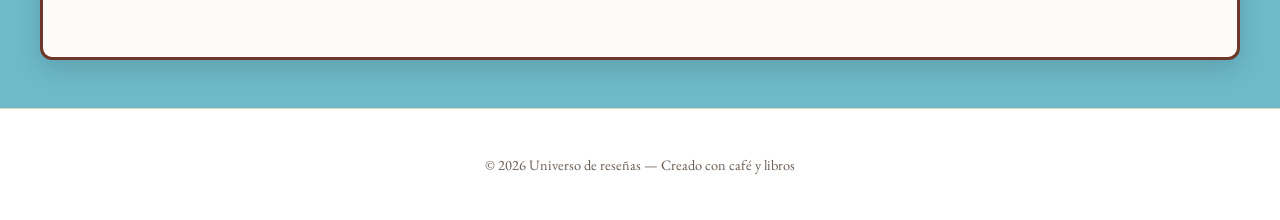
==== commit ba369407: "Reseña queso 3" ====
--- a/reseñas/el-queso-y-los-gusanos.html
+++ b/reseñas/el-queso-y-los-gusanos.html
@@ -109,37 +109,69 @@
 
           <!-- Línea del tiempo de los juicios -->
           <div class="timeline-container">
-            <h3>Línea del tiempo: Procesos de la Inquisición</h3>
+            <h3>Línea del tiempo: Sus juicios</h3>
             <div class="timeline">
               <div class="timeline-item">
                 <div class="timeline-dot"></div>
                 <div class="timeline-content">
-                  <span class="timeline-date">1583 (Primer Juicio)</span>
-                  <p>Es denunciado a la Inquisición en Aquilea por proclamar abiertamente sus ideas sobre el origen del mundo y sus críticas a la Iglesia.</p>
-                </div>
-              </div>
-
-              <div class="timeline-item">
-                <div class="timeline-dot"></div>
-                <div class="timeline-content">
-                  <span class="timeline-date">1584 - 1585</span>
-                  <p>Sometido a interrogatorios. Se retracta de sus opiniones y es condenado a prisión perpetua, debiendo vestir el <em>habitello</em> (símbolo de penitencia herética).</p>
-                </div>
-              </div>
-
-              <div class="timeline-item">
-                <div class="timeline-dot"></div>
-                <div class="timeline-content">
-                  <span class="timeline-date">1599 (Segundo Juicio)</span>
-                  <p>Tras años en libertad condicional, reincide expresando sus opiniones heterodoxas. Denunciado nuevamente, es calificado como relapso por el Santo Oficio.</p>
-                </div>
-              </div>
-
-              <div class="timeline-item">
-                <div class="timeline-dot"></div>
-                <div class="timeline-content">
-                  <span class="timeline-date">1599 / 1600</span>
-                  <p>Es ejecutado en la pira bajo la orden directa del Papa Clemente VIII por negarse a renunciar a su cosmogonía personal.</p>
+                  <span class="timeline-date">27/09/1583</span>
+                  <p>Por andar de bocon proclamando abiertamente sus ideas sobre el origen del mundo y sus críticas a la Iglesia es denunciado a la Inquisición y posteriormente arrestado.</p>
+                </div>
+              </div>
+
+              <div class="timeline-item">
+                <div class="timeline-dot"></div>
+                <div class="timeline-content">
+                  <span class="timeline-date">10/1583 - 05/1584</span>
+                  <p>Es Sometido a interrogatorios donde lejos de retractarse sigue cuestionando a la iglesia, compartiendo sus ideas y...bueno basicamente sigue de bocon.</p>
+                </div>
+              </div>
+
+              <div class="timeline-item">
+                <div class="timeline-dot"></div>
+                <div class="timeline-content">
+                  <span class="timeline-date">28/05/1584</span>
+                  <p>Finalmente el miedo lo orilla a retractarse, sin embargo por andar de bocon lo sentencian a un encierro indefinido.</p>
+                </div>
+              </div>
+
+              <div class="timeline-item">
+                <div class="timeline-dot"></div>
+                <div class="timeline-content">
+                  <span class="timeline-date">1586</span>
+                  <p>Es liberado gracias a una carta muy larga donde ruega perdon (un ruego no tan sincero si lees entre lineas), sin embargo esta condicionado.</p>
+                </div>
+              </div>
+
+              <div class="timeline-item">
+                <div class="timeline-dot"></div>
+                <div class="timeline-content">
+                  <span class="timeline-date">1586 - 1599</span>
+                  <p>Vive su vida como molinero, se piensa que se ha corregido... pero NOOOO el señor sigue difundiendo sus ideas, pero ahora mas discretamente.</p>
+                </div>
+              </div>
+
+              <div class="timeline-item">
+                <div class="timeline-dot"></div>
+                <div class="timeline-content">
+                  <span class="timeline-date">10/02/1599</span>
+                  <p>Es arrestado por segunda vez, al parecer un "amigo" lo denuncio ante la Inquisición.</p>
+                </div>
+              </div>
+
+              <div class="timeline-item">
+                <div class="timeline-dot"></div>
+                <div class="timeline-content">
+                  <span class="timeline-date">07/1599</span>
+                  <p>Es juzgado ante el tribunal de la Inquisición como alguien peligroso para la fe, no aceptan ninguna de sus excusas o argumentos.</p>
+                </div>
+              </div>
+
+              <div class="timeline-item">
+                <div class="timeline-dot"></div>
+                <div class="timeline-content">
+                  <span class="timeline-date">06/08/1599</span>
+                  <p>Es sentenciado a muerte y finalmente ejecutado unos dias despues, no existen datos exactos de como sucedio.</p>
                 </div>
               </div>
             </div>
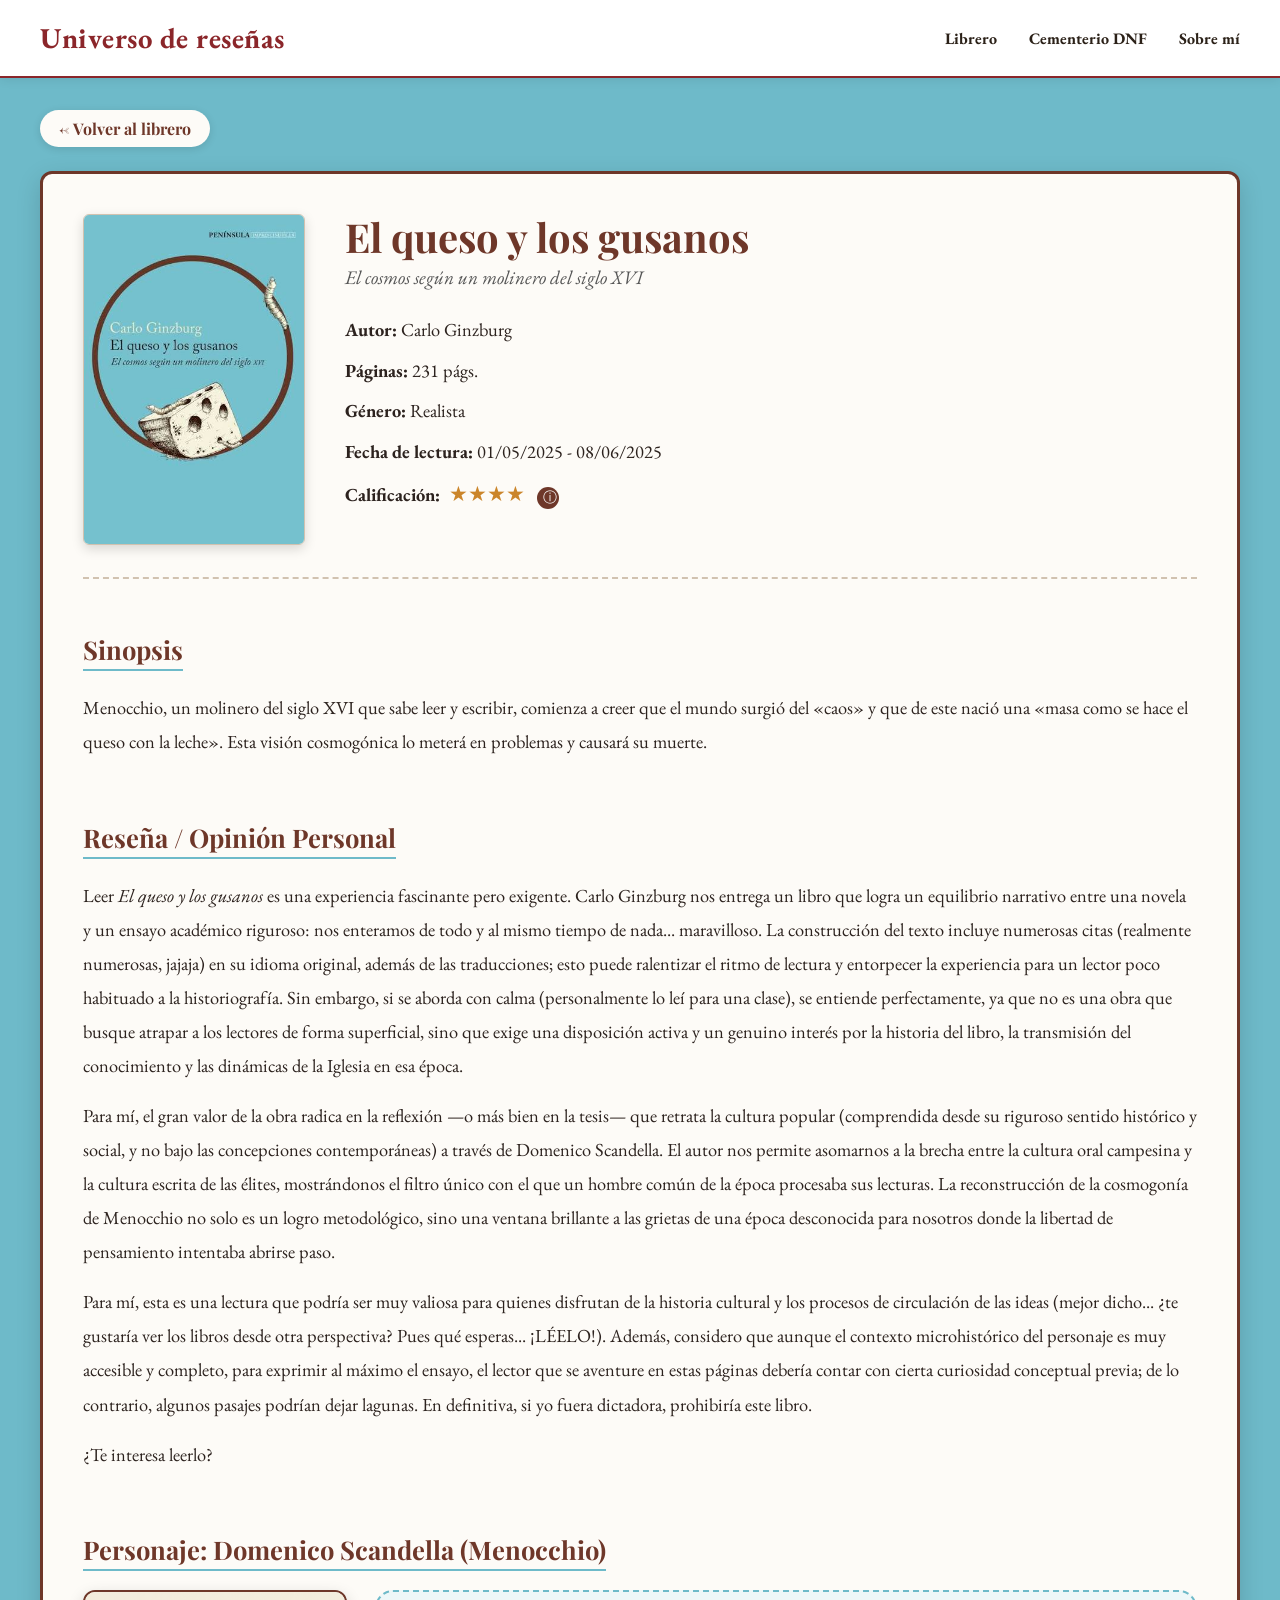
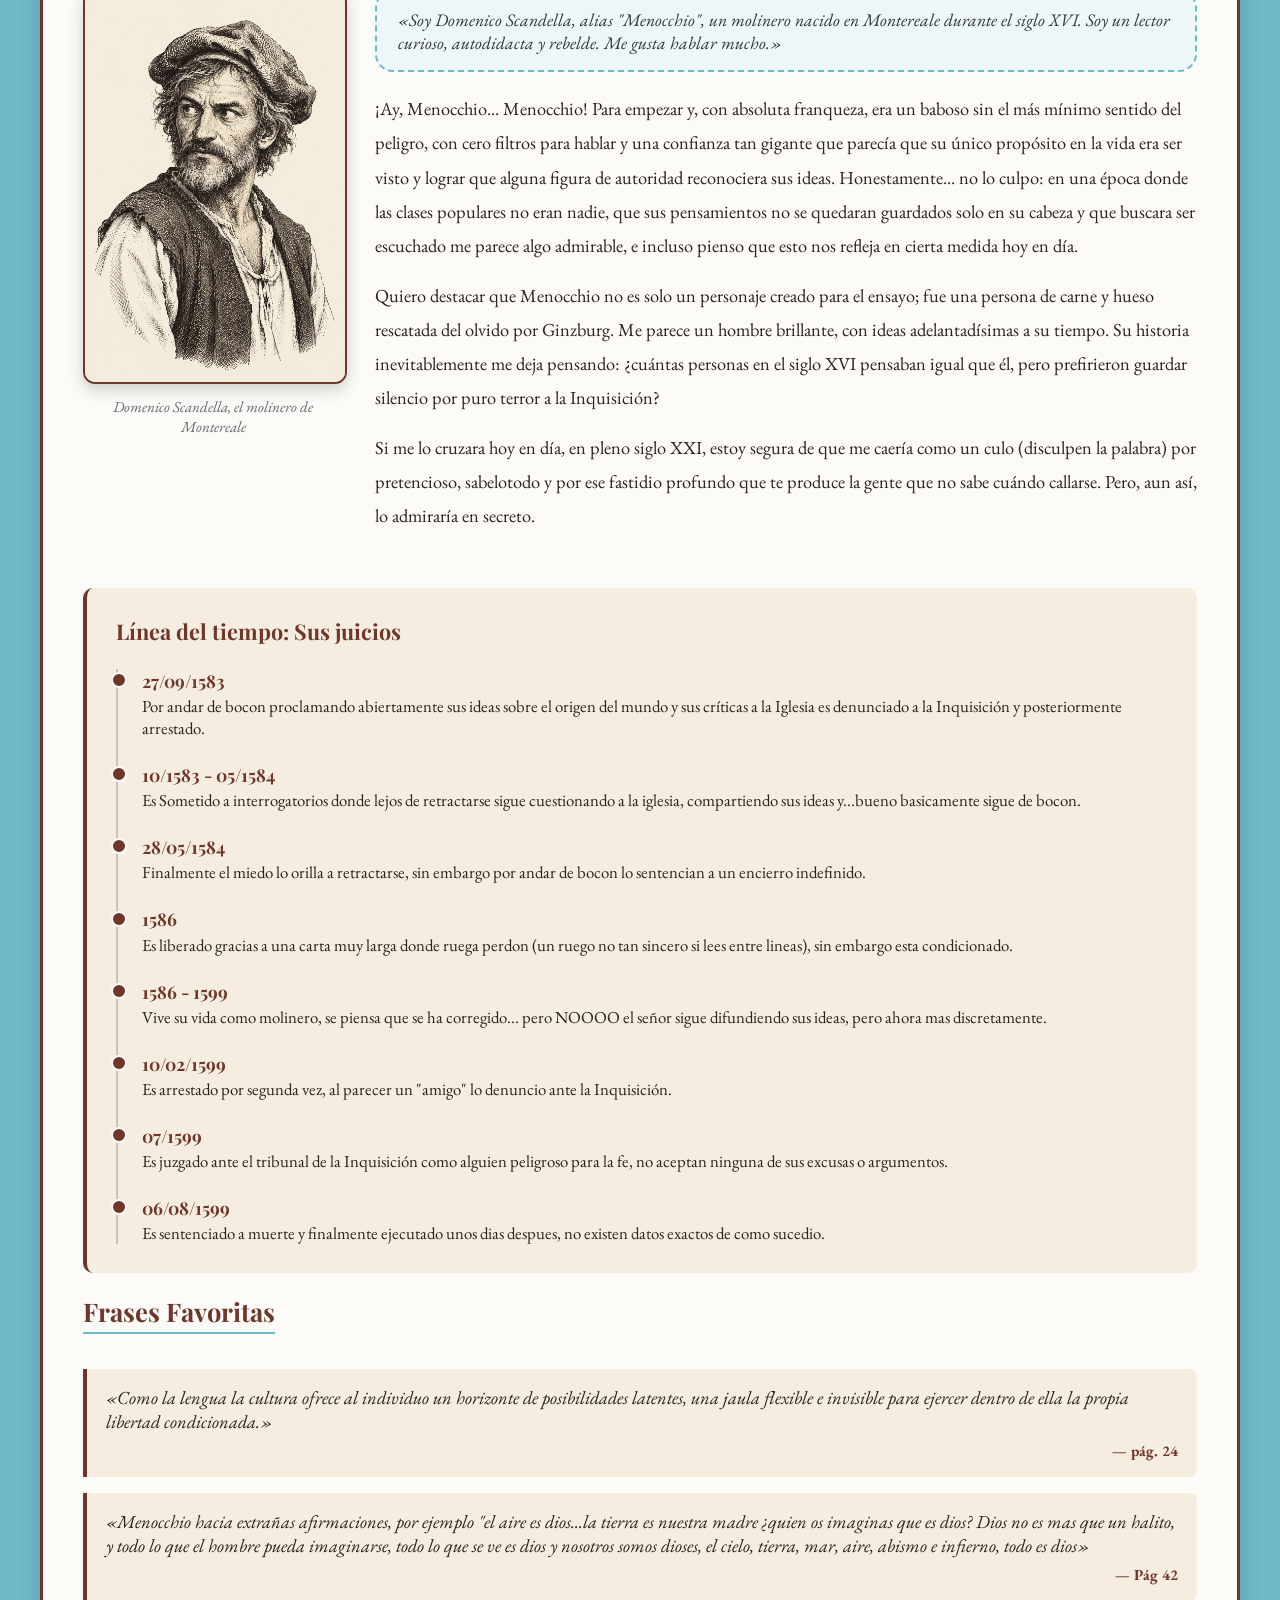
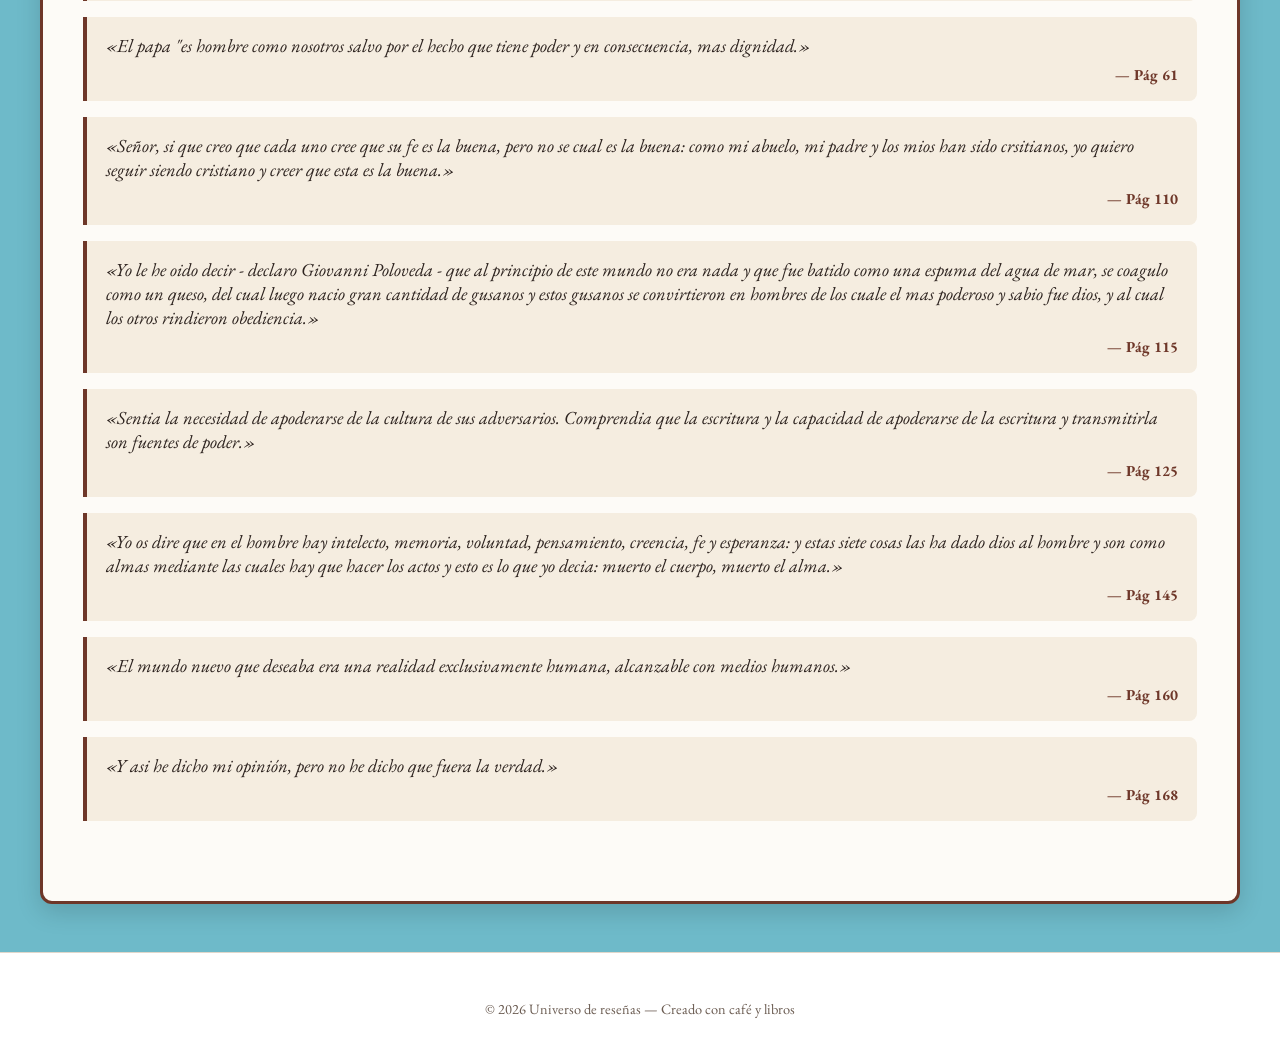
==== commit de6324c5: "Finalización el queso y los gusanos" ====
--- a/reseñas/el-queso-y-los-gusanos.html
+++ b/reseñas/el-queso-y-los-gusanos.html
@@ -181,13 +181,48 @@
         <section class="review-section quotes-section">
           <h2>Frases Favoritas</h2>
           <blockquote class="quote-box">
-            «Todo era un caos... y de aquella masa se formó un queso, tal como el queso se hace de la leche, y en él se crearon gusanos, y estos fueron los ángeles...»
-            <cite>— Menocchio</cite>
-          </blockquote>
-
-          <blockquote class="quote-box">
-            «En el pasado se podía acusar a los historiadores de querer conocer únicamente las "gestas de los reyes"... hoy cada vez más se quiere conocer lo que pensaban los hombres comunes.»
-            <cite>— Carlo Ginzburg</cite>
+            «Como la lengua la cultura ofrece al individuo un horizonte de posibilidades latentes, una jaula flexible e invisible para ejercer dentro de ella la propia libertad condicionada.»
+            <cite>— pág. 24</cite>
+          </blockquote>
+
+          <blockquote class="quote-box">
+            «Menocchio hacia extrañas afirmaciones, por ejemplo "el aire es dios...la tierra es nuestra madre ¿quien os imaginas que es dios? Dios no es mas que un halito, y todo lo que el hombre pueda imaginarse, todo lo que se ve es dios y nosotros somos dioses, el cielo, tierra, mar, aire, abismo e infierno, todo es dios»
+            <cite>— Pág 42</cite>
+          </blockquote>
+
+          <blockquote class="quote-box">
+            «El papa "es hombre como nosotros salvo por el hecho que tiene poder y en consecuencia, mas dignidad.»
+            <cite>— Pág 61</cite>
+          </blockquote>
+
+          <blockquote class="quote-box">
+            «Señor, si que creo que cada uno cree que su fe es la buena, pero no se cual es la buena: como mi abuelo, mi padre y los mios han sido crsitianos, yo quiero seguir siendo cristiano y creer que esta es la buena.»
+            <cite>— Pág 110</cite>
+          </blockquote>
+
+          <blockquote class="quote-box">
+            «Yo le he oido decir - declaro Giovanni Poloveda - que al principio de este mundo no era nada y que fue batido como una espuma del agua de mar, se coagulo como un queso, del cual luego nacio gran cantidad de gusanos y estos gusanos se convirtieron en hombres de los cuale el mas poderoso y sabio fue dios, y al cual los otros rindieron obediencia.»
+            <cite>— Pág 115</cite>
+          </blockquote>
+
+          <blockquote class="quote-box">
+            «Sentia la necesidad de apoderarse de la cultura de sus adversarios. Comprendia que la escritura y la capacidad de apoderarse de la escritura y transmitirla son fuentes de poder.»
+            <cite>— Pág 125</cite>
+          </blockquote>
+
+          <blockquote class="quote-box">
+            «Yo os dire que en el hombre hay intelecto, memoria, voluntad, pensamiento, creencia, fe y esperanza: y estas siete cosas las ha dado dios al hombre y son como almas mediante las cuales hay que hacer los actos y esto es lo que yo decia: muerto el cuerpo, muerto el alma.»
+            <cite>— Pág 145</cite>
+          </blockquote>
+
+          <blockquote class="quote-box">
+            «El mundo nuevo que deseaba era una realidad exclusivamente humana, alcanzable con medios humanos.»
+            <cite>— Pág 160</cite>
+          </blockquote>
+
+          <blockquote class="quote-box">
+            «Y asi he dicho mi opinión, pero no he dicho que fuera la verdad.»
+            <cite>— Pág 168</cite>
           </blockquote>
         </section>
 
@@ -200,11 +235,16 @@
       <span id="closeRatingModal" class="modal-close">&times;</span>
       <h3>Escala de Calificación 📖</h3>
       <ul class="rating-scale">
-        <li><strong>★☆☆☆☆ (1/5):</strong> Malo / No lo recomiendo / DNF.</li>
-        <li><strong>★★☆☆☆ (2/5):</strong> Regular, tenía potencial pero falló en la ejecución.</li>
-        <li><strong>★★★☆☆ (3/5):</strong> Bueno, una lectura entretenida que cumple.</li>
-        <li><strong>★★★★☆ (4/5):</strong> Muy bueno, lectura memorable y recomendable.</li>
-        <li><strong>★★★★★ (5/5):</strong> Increíble / Obra maestra / Favorito personal.</li>
+        <li><strong>★☆☆☆☆ (1/5):</strong> No me gusto, es una lectura que no termine.</li>
+        <li><strong>★⯨☆☆☆ (1.5/5):</strong> No me gusto, sin embargo, lo termine</li>
+        <li><strong>★★☆☆☆ (2/5):</strong> No me gusto mucho aunque tiene algo que resulta pasable.</li>
+        <li><strong>★★⯨☆☆ (2.5/5):</strong> No fue una gran experiencia, pero tuvo momentos buenos.</li>
+        <li><strong>★★★☆☆ (3/5):</strong> Me gusto, pero es olvidable, cumple con entretener.</li>
+        <li><strong>★★★⯨☆ (3.5/5):</strong> Me gusto, tiene momentos memorables pero le falta algo.</li>
+        <li><strong>★★★★☆ (4/5):</strong> Fue casi perfecta, me atrapo pero algunos elementos me digustaron un poco.</li>
+        <li><strong>★★★★⯨ (4.5/5):</strong> Perfecta, pero no llega a Favorito.</li>
+        <li><strong>★★★★★ (5/5):</strong> Favorito personal, seguro dejo una huella en mi.</li>
+        
       </ul>
     </div>
   </div>
